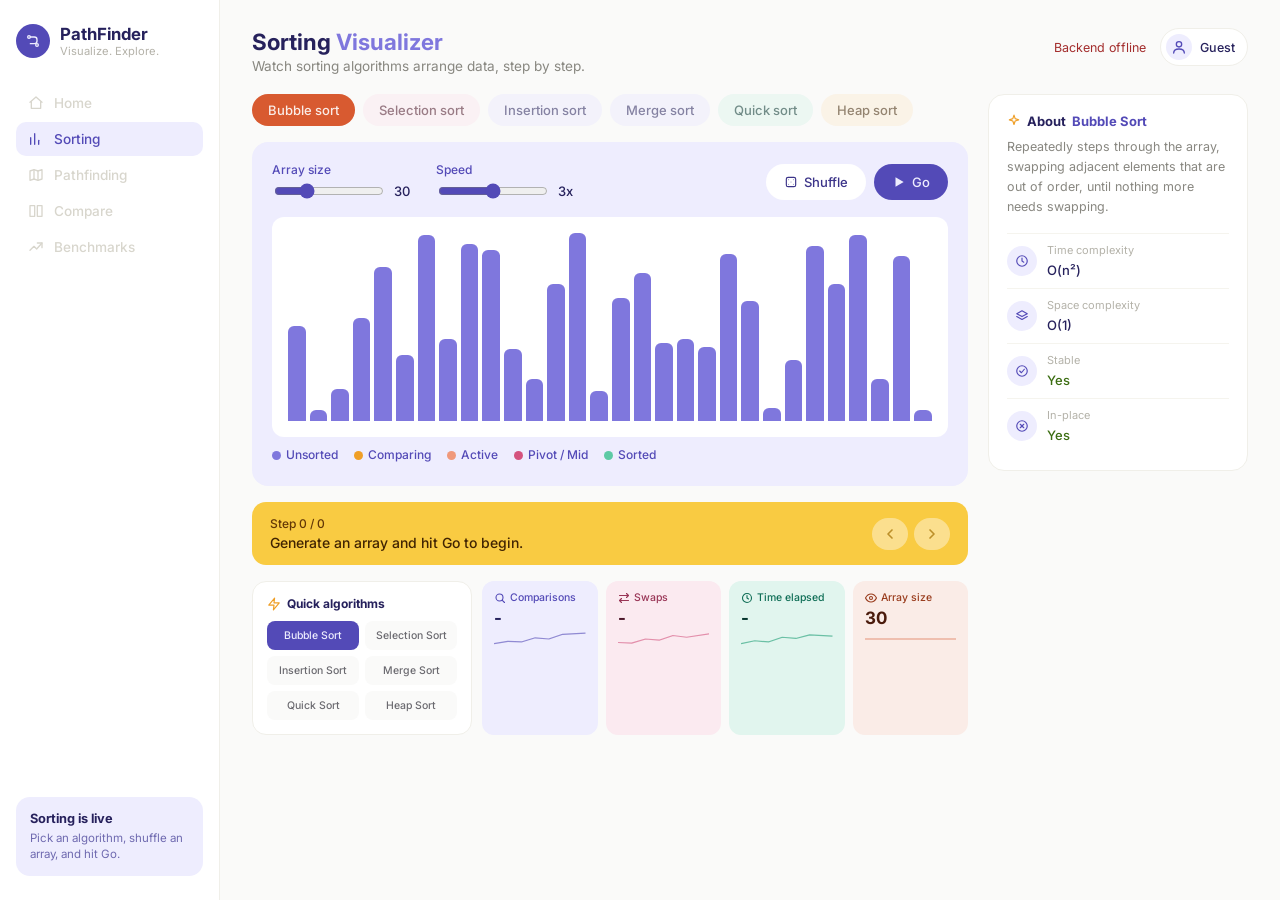
==== frontend/index.html @ 7ae42ec8 "Sorting visualizer UI" ====
<!DOCTYPE html>
<html lang="en">
<head>
  <meta charset="UTF-8" />
  <meta name="viewport" content="width=device-width, initial-scale=1.0" />
  <title>PathFinder</title>
  <link rel="preconnect" href="https://fonts.googleapis.com">
  <link rel="stylesheet" href="https://fonts.googleapis.com/css2?family=Inter:wght@400;500;700&display=swap">
  <link rel="stylesheet" href="css/style.css" />
</head>
<body>
  <div class="app-shell">

    <aside class="sidebar">
      <div class="brand">
        <span class="brand-icon">
          <svg viewBox="0 0 24 24" width="16" height="16" fill="none" stroke="currentColor" stroke-width="2" stroke-linecap="round" stroke-linejoin="round"><circle cx="6" cy="6" r="2"/><circle cx="18" cy="18" r="2"/><path d="M8 6h6a4 4 0 0 1 4 4v2a4 4 0 0 1-4 4H8"/></svg>
        </span>
        <div>
          <h1>PathFinder</h1>
          <p class="tagline">Visualize. Explore.</p>
        </div>
      </div>

      <nav class="nav-list">
        <a href="#" class="nav-item disabled" data-tooltip="Coming in a later phase">
          <svg viewBox="0 0 24 24" width="16" height="16" fill="none" stroke="currentColor" stroke-width="2" stroke-linecap="round" stroke-linejoin="round"><path d="M3 11l9-8 9 8"/><path d="M5 10v10h14V10"/></svg>Home
        </a>
        <a href="#" class="nav-item active">
          <svg viewBox="0 0 24 24" width="16" height="16" fill="none" stroke="currentColor" stroke-width="2" stroke-linecap="round" stroke-linejoin="round"><line x1="4" y1="20" x2="4" y2="10"/><line x1="10" y1="20" x2="10" y2="4"/><line x1="16" y1="20" x2="16" y2="14"/></svg>Sorting
        </a>
        <a href="#" class="nav-item disabled" data-tooltip="Coming in Phase 5">
          <svg viewBox="0 0 24 24" width="16" height="16" fill="none" stroke="currentColor" stroke-width="2" stroke-linecap="round" stroke-linejoin="round"><path d="M3 6l6-2 6 2 6-2v14l-6 2-6-2-6 2z"/><line x1="9" y1="4" x2="9" y2="18"/><line x1="15" y1="6" x2="15" y2="20"/></svg>Pathfinding
        </a>
        <a href="#" class="nav-item disabled" data-tooltip="Coming in Phase 7">
          <svg viewBox="0 0 24 24" width="16" height="16" fill="none" stroke="currentColor" stroke-width="2" stroke-linecap="round" stroke-linejoin="round"><rect x="3" y="4" width="7" height="16"/><rect x="14" y="4" width="7" height="16"/></svg>Compare
        </a>
        <a href="#" class="nav-item disabled" data-tooltip="Coming in Phase 8">
          <svg viewBox="0 0 24 24" width="16" height="16" fill="none" stroke="currentColor" stroke-width="2" stroke-linecap="round" stroke-linejoin="round"><polyline points="3 17 9 11 13 15 21 6"/><polyline points="14 6 21 6 21 13"/></svg>Benchmarks
        </a>
      </nav>

      <div class="sidebar-card">
        <p class="sidebar-card-title">Sorting is live</p>
        <p class="sidebar-card-body">Pick an algorithm, shuffle an array, and hit Go.</p>
      </div>
    </aside>

    <main class="main-content">
      <div class="top-bar">
        <div>
          <h2>Sorting <span class="accent">Visualizer</span></h2>
          <p class="subtitle">Watch sorting algorithms arrange data, step by step.</p>
        </div>
        <div class="top-bar-right">
          <p id="status">Checking connection...</p>
          <div class="profile">
            <span class="profile-avatar">
              <svg viewBox="0 0 24 24" width="16" height="16" fill="none" stroke="currentColor" stroke-width="2" stroke-linecap="round" stroke-linejoin="round"><circle cx="12" cy="8" r="4"/><path d="M4 21c0-4 4-6 8-6s8 2 8 6"/></svg>
            </span>
            <span class="profile-name">Guest</span>
          </div>
        </div>
      </div>

      <div class="content-grid">
        <div class="main-col">
          <section class="algo-pills" id="algo-pills">
            <button class="pill pill-bubble active" data-algorithm="bubble">Bubble sort</button>
            <button class="pill pill-selection" data-algorithm="selection">Selection sort</button>
            <button class="pill pill-insertion" data-algorithm="insertion">Insertion sort</button>
            <button class="pill pill-merge" data-algorithm="merge">Merge sort</button>
            <button class="pill pill-quick" data-algorithm="quick">Quick sort</button>
            <button class="pill pill-heap" data-algorithm="heap">Heap sort</button>
          </section>

          <section class="visualizer-panel">
            <div class="panel-controls">
              <div class="slider-group">
                <label>
                  Array size
                  <div class="slider-row">
                    <input type="range" id="size-slider" min="5" max="100" value="30" />
                    <span id="size-value">30</span>
                  </div>
                </label>
                <label>
                  Speed
                  <div class="slider-row">
                    <input type="range" id="speed-slider" min="1" max="5" value="3" />
                    <span id="speed-value">3x</span>
                  </div>
                </label>
              </div>
              <div class="button-row">
                <button id="generate-btn" class="btn-soft">
                  <svg viewBox="0 0 24 24" width="14" height="14" fill="none" stroke="currentColor" stroke-width="2" stroke-linecap="round" stroke-linejoin="round"><rect x="4" y="4" width="16" height="16" rx="3"/><circle cx="8" cy="8" r="0.8" fill="currentColor" stroke="none"/><circle cx="16" cy="8" r="0.8" fill="currentColor" stroke="none"/><circle cx="8" cy="16" r="0.8" fill="currentColor" stroke="none"/><circle cx="16" cy="16" r="0.8" fill="currentColor" stroke="none"/><circle cx="12" cy="12" r="0.8" fill="currentColor" stroke="none"/></svg>
                  Shuffle
                </button>
                <button id="run-btn" class="btn-solid">
                  <svg id="run-btn-icon" viewBox="0 0 24 24" width="14" height="14" fill="currentColor" stroke="none"><polygon points="6 4 20 12 6 20"/></svg>
                  <span id="run-btn-label">Go</span>
                </button>
              </div>
            </div>

            <div id="array-container" class="array-container"></div>

            <div class="legend">
              <span><i class="dot dot-unsorted"></i>Unsorted</span>
              <span><i class="dot dot-comparing"></i>Comparing</span>
              <span><i class="dot dot-active"></i>Active</span>
              <span><i class="dot dot-pivot"></i>Pivot / Mid</span>
              <span><i class="dot dot-sorted"></i>Sorted</span>
            </div>
          </section>

          <section class="step-banner" id="step-banner">
            <div>
              <p class="step-count" id="step-count">Step 0 / 0</p>
              <p class="step-desc" id="step-desc">Generate an array and hit Go to begin.</p>
            </div>
            <div class="step-buttons">
              <button id="prev-step-btn" aria-label="Previous step">
                <svg viewBox="0 0 24 24" width="16" height="16" fill="none" stroke="currentColor" stroke-width="2.5" stroke-linecap="round" stroke-linejoin="round"><polyline points="15 18 9 12 15 6"/></svg>
              </button>
              <button id="next-step-btn" aria-label="Next step">
                <svg viewBox="0 0 24 24" width="16" height="16" fill="none" stroke="currentColor" stroke-width="2.5" stroke-linecap="round" stroke-linejoin="round"><polyline points="9 18 15 12 9 6"/></svg>
              </button>
            </div>
          </section>

          <section class="bottom-row">
            <div class="quick-algo-card">
              <p class="quick-algo-title">
                <svg viewBox="0 0 24 24" width="14" height="14" fill="none" stroke="currentColor" stroke-width="2" stroke-linecap="round" stroke-linejoin="round"><polygon points="13 2 3 14 12 14 11 22 21 10 12 10 13 2"/></svg>
                Quick algorithms
              </p>
              <div class="quick-algo-grid">
                <button class="quick-btn active" data-algorithm="bubble">Bubble Sort</button>
                <button class="quick-btn" data-algorithm="selection">Selection Sort</button>
                <button class="quick-btn" data-algorithm="insertion">Insertion Sort</button>
                <button class="quick-btn" data-algorithm="merge">Merge Sort</button>
                <button class="quick-btn" data-algorithm="quick">Quick Sort</button>
                <button class="quick-btn" data-algorithm="heap">Heap Sort</button>
              </div>
            </div>

            <div class="stats-grid">
              <div class="stat-card stat-purple">
                <p><svg viewBox="0 0 24 24" width="12" height="12" fill="none" stroke="currentColor" stroke-width="2.2" stroke-linecap="round" stroke-linejoin="round"><circle cx="11" cy="11" r="7"/><line x1="21" y1="21" x2="16.65" y2="16.65"/></svg>Comparisons</p>
                <strong id="stat-comparisons">-</strong>
                <svg class="spark" viewBox="0 0 100 24" preserveAspectRatio="none"><polyline points="0,20 15,16 30,17 45,10 60,12 75,4 100,2" fill="none" stroke="#534AB7" stroke-width="2"/></svg>
              </div>
              <div class="stat-card stat-pink">
                <p><svg viewBox="0 0 24 24" width="12" height="12" fill="none" stroke="currentColor" stroke-width="2.2" stroke-linecap="round" stroke-linejoin="round"><polyline points="17 3 21 7 17 11"/><path d="M21 7H3"/><polyline points="7 21 3 17 7 13"/><path d="M3 17h18"/></svg>Swaps</p>
                <strong id="stat-swaps">-</strong>
                <svg class="spark" viewBox="0 0 100 24" preserveAspectRatio="none"><polyline points="0,18 15,19 30,12 45,14 60,6 75,9 100,3" fill="none" stroke="#D4537E" stroke-width="2"/></svg>
              </div>
              <div class="stat-card stat-teal">
                <p><svg viewBox="0 0 24 24" width="12" height="12" fill="none" stroke="currentColor" stroke-width="2.2" stroke-linecap="round" stroke-linejoin="round"><circle cx="12" cy="12" r="9"/><polyline points="12 7 12 12 15 14"/></svg>Time elapsed</p>
                <strong id="stat-time">-</strong>
                <svg class="spark" viewBox="0 0 100 24" preserveAspectRatio="none"><polyline points="0,20 15,15 30,17 45,9 60,11 75,5 100,7" fill="none" stroke="#1D9E75" stroke-width="2"/></svg>
              </div>
              <div class="stat-card stat-coral">
                <p><svg viewBox="0 0 24 24" width="12" height="12" fill="none" stroke="currentColor" stroke-width="2.2" stroke-linecap="round" stroke-linejoin="round"><path d="M1 12s4-8 11-8 11 8 11 8-4 8-11 8-11-8-11-8z"/><circle cx="12" cy="12" r="3"/></svg>Array size</p>
                <strong id="stat-size">-</strong>
                <svg class="spark" viewBox="0 0 100 24" preserveAspectRatio="none"><polyline points="0,12 15,12 30,12 45,12 60,12 75,12 100,12" fill="none" stroke="#D85A30" stroke-width="2"/></svg>
              </div>
            </div>
          </section>
        </div>

        <aside class="about-card">
          <p class="about-title">
            <svg viewBox="0 0 24 24" width="14" height="14" fill="none" stroke="#EF9F27" stroke-width="2" stroke-linecap="round" stroke-linejoin="round"><path d="M12 2l2 6 6 2-6 2-2 6-2-6-6-2 6-2z"/></svg>
            About <span id="about-name">Bubble Sort</span>
          </p>
          <p class="about-desc" id="about-desc">Repeatedly steps through the array, swapping adjacent elements that are out of order, until nothing more needs swapping.</p>

          <div class="about-stat">
            <span class="about-stat-icon"><svg viewBox="0 0 24 24" width="14" height="14" fill="none" stroke="currentColor" stroke-width="2" stroke-linecap="round" stroke-linejoin="round"><circle cx="12" cy="12" r="9"/><polyline points="12 7 12 12 15 14"/></svg></span>
            <div><p>Time complexity</p><strong id="about-time">O(n&sup2;)</strong></div>
          </div>
          <div class="about-stat">
            <span class="about-stat-icon"><svg viewBox="0 0 24 24" width="14" height="14" fill="none" stroke="currentColor" stroke-width="2" stroke-linecap="round" stroke-linejoin="round"><polygon points="12 3 21 8 12 13 3 8 12 3"/><polyline points="3 13 12 18 21 13"/></svg></span>
            <div><p>Space complexity</p><strong id="about-space">O(1)</strong></div>
          </div>
          <div class="about-stat">
            <span class="about-stat-icon"><svg viewBox="0 0 24 24" width="14" height="14" fill="none" stroke="currentColor" stroke-width="2" stroke-linecap="round" stroke-linejoin="round"><circle cx="12" cy="12" r="9"/><polyline points="8 12 11 15 16 9"/></svg></span>
            <div><p>Stable</p><strong id="about-stable" class="ok-text">Yes</strong></div>
          </div>
          <div class="about-stat">
            <span class="about-stat-icon"><svg viewBox="0 0 24 24" width="14" height="14" fill="none" stroke="currentColor" stroke-width="2" stroke-linecap="round" stroke-linejoin="round"><circle cx="12" cy="12" r="9"/><line x1="9" y1="9" x2="15" y2="15"/><line x1="15" y1="9" x2="9" y2="15"/></svg></span>
            <div><p>In-place</p><strong id="about-inplace" class="ok-text">Yes</strong></div>
          </div>
        </aside>
      </div>
    </main>
  </div>

  <div id="bar-tooltip" class="bar-tooltip"></div>

  <script src="js/api.js"></script>
  <script src="js/main.js"></script>
</body>
</html>
---- frontend/css/style.css ----
* {
  box-sizing: border-box;
}

body {
  margin: 0;
  font-family: "Inter", "Segoe UI", Arial, sans-serif;
  background: #FAFAF9;
  color: #26215C;
}

.app-shell {
  display: flex;
  min-height: 100vh;
}

/* Sidebar */
.sidebar {
  width: 220px;
  flex-shrink: 0;
  background: #ffffff;
  border-right: 1px solid #f0efe9;
  padding: 1.5rem 1rem;
  display: flex;
  flex-direction: column;
}

.brand {
  display: flex;
  align-items: center;
  gap: 10px;
  margin-bottom: 1.75rem;
}

.brand-icon {
  width: 34px;
  height: 34px;
  border-radius: 50%;
  background: #534AB7;
  color: #EEEDFE;
  display: flex;
  align-items: center;
  justify-content: center;
  flex-shrink: 0;
}

.brand h1 {
  margin: 0;
  font-size: 1.05rem;
  font-weight: 700;
  color: #26215C;
}

.tagline {
  margin: 0;
  font-size: 0.7rem;
  color: #b4b2a9;
}

.nav-list {
  display: flex;
  flex-direction: column;
  gap: 2px;
}

.nav-item {
  display: flex;
  align-items: center;
  gap: 10px;
  padding: 9px 12px;
  border-radius: 10px;
  font-size: 0.85rem;
  font-weight: 500;
  color: #888780;
  text-decoration: none;
  cursor: pointer;
}

.nav-item:hover:not(.disabled) {
  background: #f5f4ff;
}

.nav-item.active {
  background: #EEEDFE;
  color: #534AB7;
}

.nav-item.disabled {
  color: #d8d6cd;
  cursor: not-allowed;
}

.sidebar-card {
  margin-top: auto;
  background: #EEEDFE;
  border-radius: 14px;
  padding: 14px;
}

.sidebar-card-title {
  font-size: 0.8rem;
  font-weight: 700;
  color: #26215C;
  margin: 0 0 4px;
}

.sidebar-card-body {
  font-size: 0.72rem;
  color: #6f6ab0;
  margin: 0;
  line-height: 1.4;
}

/* Main content */
.main-content {
  flex: 1;
  padding: 1.75rem 2rem;
  min-width: 0;
}

.top-bar {
  display: flex;
  align-items: flex-start;
  justify-content: space-between;
  gap: 12px;
  margin-bottom: 1.25rem;
  flex-wrap: wrap;
}

.top-bar h2 {
  margin: 0 0 3px;
  font-size: 1.4rem;
  font-weight: 700;
  color: #26215C;
}

.top-bar .accent {
  color: #7F77DD;
}

.subtitle {
  margin: 0;
  font-size: 0.85rem;
  color: #888780;
}

.top-bar-right {
  display: flex;
  align-items: center;
  gap: 14px;
}

#status {
  margin: 0;
  font-size: 0.78rem;
  color: #b4b2a9;
}

#status.ok { color: #3B6D11; }
#status.error { color: #A32D2D; }

.profile {
  display: flex;
  align-items: center;
  gap: 8px;
  background: #ffffff;
  border: 1px solid #f0efe9;
  border-radius: 999px;
  padding: 5px 12px 5px 5px;
}

.profile-avatar {
  width: 26px;
  height: 26px;
  border-radius: 50%;
  background: #EEEDFE;
  color: #534AB7;
  display: flex;
  align-items: center;
  justify-content: center;
}

.profile-name {
  font-size: 0.78rem;
  font-weight: 500;
  color: #26215C;
}

/* Layout grid: main column + about card */
.content-grid {
  display: grid;
  grid-template-columns: minmax(0, 1fr) 260px;
  gap: 20px;
  align-items: start;
}

@media (max-width: 900px) {
  .content-grid {
    grid-template-columns: 1fr;
  }
}

.main-col {
  min-width: 0;
}

/* Algorithm pills */
.algo-pills {
  display: flex;
  gap: 8px;
  flex-wrap: wrap;
  margin-bottom: 1rem;
}

.pill {
  border: none;
  border-radius: 999px;
  padding: 8px 16px;
  font-size: 13px;
  font-weight: 500;
  font-family: inherit;
  cursor: pointer;
  opacity: 0.55;
  transition: opacity 0.15s ease, transform 0.1s ease;
}

.pill:hover { opacity: 0.85; }
.pill.active { opacity: 1; }
.pill:active { transform: scale(0.97); }
.pill:disabled { opacity: 0.3; cursor: not-allowed; }

.pill-bubble    { background: #FAECE7; color: #4A1B0C; }
.pill-selection { background: #FBEAF0; color: #4B1528; }
.pill-insertion { background: #EEEDFE; color: #26215C; }
.pill-merge     { background: #EEEDFE; color: #26215C; }
.pill-quick     { background: #E1F5EE; color: #04342C; }
.pill-heap      { background: #FAEEDA; color: #412402; }

.pill.active.pill-bubble    { background: #D85A30; color: #FAECE7; }
.pill.active.pill-selection { background: #D4537E; color: #FBEAF0; }
.pill.active.pill-insertion { background: #7F77DD; color: #EEEDFE; }
.pill.active.pill-merge     { background: #534AB7; color: #EEEDFE; }
.pill.active.pill-quick     { background: #1D9E75; color: #E1F5EE; }
.pill.active.pill-heap      { background: #EF9F27; color: #412402; }

/* Visualizer panel */
.visualizer-panel {
  background: #EEEDFE;
  border-radius: 16px;
  padding: 1.25rem 1.25rem 1.5rem;
  margin-bottom: 1rem;
}

.panel-controls {
  display: flex;
  align-items: center;
  justify-content: space-between;
  gap: 12px;
  flex-wrap: wrap;
  margin-bottom: 1rem;
}

.slider-group {
  display: flex;
  gap: 20px;
  flex-wrap: wrap;
}

.slider-group label {
  display: flex;
  flex-direction: column;
  gap: 4px;
  font-size: 12px;
  font-weight: 500;
  color: #534AB7;
}

.slider-row {
  display: flex;
  align-items: center;
  gap: 8px;
}

.slider-row span {
  font-size: 13px;
  font-weight: 500;
  color: #26215C;
  min-width: 22px;
}

input[type="range"] {
  width: 110px;
  accent-color: #534AB7;
}

input[type="range"]:disabled {
  opacity: 0.5;
}

.button-row {
  display: flex;
  gap: 8px;
}

.button-row button {
  display: flex;
  align-items: center;
  gap: 6px;
  border: none;
  border-radius: 999px;
  padding: 10px 18px;
  font-size: 13px;
  font-weight: 500;
  font-family: inherit;
  cursor: pointer;
}

.button-row button:disabled {
  opacity: 0.6;
  cursor: not-allowed;
}

.btn-soft { background: #ffffff; color: #3C3489; }
.btn-soft:hover { background: #f5f4ff; }
.btn-solid { background: #534AB7; color: #EEEDFE; }
.btn-solid:hover { background: #453da0; }

.array-container {
  display: flex;
  align-items: flex-end;
  gap: 4px;
  height: 220px;
  background: #ffffff;
  border-radius: 12px;
  padding: 1rem;
}

.bar {
  flex: 1;
  min-width: 3px;
  border-radius: 6px 6px 0 0;
  background: #7F77DD;
  transition: height 0.1s ease, background-color 0.1s ease;
  cursor: pointer;
}

.bar.comparing { background: #EF9F27; }
.bar.active    { background: #F0997B; }
.bar.pivot     { background: #D4537E; }
.bar.sorted    { background: #5DCAA5; }

.legend {
  display: flex;
  align-items: center;
  gap: 16px;
  margin-top: 10px;
  font-size: 12px;
  font-weight: 500;
  color: #534AB7;
  flex-wrap: wrap;
}

.dot {
  display: inline-block;
  width: 9px;
  height: 9px;
  border-radius: 50%;
  margin-right: 5px;
  vertical-align: -1px;
}

.dot-unsorted  { background: #7F77DD; }
.dot-comparing { background: #EF9F27; }
.dot-active    { background: #F0997B; }
.dot-pivot     { background: #D4537E; }
.dot-sorted    { background: #5DCAA5; }

/* Custom tooltip (replaces native browser title tooltip) */
.bar-tooltip {
  position: fixed;
  display: none;
  background: #26215C;
  color: #EEEDFE;
  font-size: 11px;
  font-weight: 500;
  padding: 4px 8px;
  border-radius: 6px;
  pointer-events: none;
  transform: translate(-50%, -130%);
  z-index: 50;
  white-space: nowrap;
}

/* Step banner */
.step-banner {
  display: flex;
  align-items: center;
  justify-content: space-between;
  gap: 12px;
  background: #F9CB42;
  border-radius: 14px;
  padding: 14px 18px;
  margin-bottom: 1rem;
}

.step-count { font-size: 12px; font-weight: 500; color: #633806; margin: 0 0 3px; }
.step-desc { font-size: 14px; font-weight: 500; color: #412402; margin: 0; }

.step-buttons { display: flex; gap: 6px; }

.step-buttons button {
  border: none;
  border-radius: 999px;
  padding: 8px 10px;
  background: #ffffff;
  color: #633806;
  cursor: pointer;
  display: flex;
  align-items: center;
  justify-content: center;
}

.step-buttons button:disabled { opacity: 0.4; cursor: not-allowed; }

/* Bottom row: quick algorithms + stats */
.bottom-row {
  display: grid;
  grid-template-columns: 220px minmax(0, 1fr);
  gap: 10px;
}

@media (max-width: 700px) {
  .bottom-row {
    grid-template-columns: 1fr;
  }
}

.quick-algo-card {
  background: #ffffff;
  border: 1px solid #f0efe9;
  border-radius: 14px;
  padding: 14px;
}

.quick-algo-title {
  display: flex;
  align-items: center;
  gap: 6px;
  font-size: 12px;
  font-weight: 700;
  color: #26215C;
  margin: 0 0 10px;
}

.quick-algo-title svg { color: #EF9F27; }

.quick-algo-grid {
  display: grid;
  grid-template-columns: 1fr 1fr;
  gap: 6px;
}

.quick-btn {
  border: none;
  border-radius: 8px;
  background: #FAFAF9;
  color: #6b6a70;
  font-size: 10.5px;
  font-weight: 500;
  padding: 8px 6px;
  cursor: pointer;
  font-family: inherit;
}

.quick-btn:hover { background: #f0efe9; }

.quick-btn.active {
  background: #534AB7;
  color: #EEEDFE;
}

.stats-grid {
  display: grid;
  grid-template-columns: repeat(auto-fit, minmax(110px, 1fr));
  gap: 8px;
}

.stat-card {
  border-radius: 12px;
  padding: 10px 12px;
  position: relative;
  overflow: hidden;
}

.stat-card p {
  font-size: 10.5px;
  font-weight: 500;
  margin: 0 0 4px;
  display: flex;
  align-items: center;
  gap: 4px;
}

.stat-card strong {
  font-size: 17px;
  font-weight: 700;
  display: block;
}

.stat-card .spark {
  width: 100%;
  height: 14px;
  margin-top: 4px;
  display: block;
  opacity: 0.6;
}

.stat-purple { background: #EEEDFE; } .stat-purple p { color: #534AB7; } .stat-purple strong { color: #26215C; }
.stat-pink   { background: #FBEAF0; } .stat-pink p { color: #993556; } .stat-pink strong { color: #4B1528; }
.stat-teal   { background: #E1F5EE; } .stat-teal p { color: #0F6E56; } .stat-teal strong { color: #04342C; }
.stat-coral  { background: #FAECE7; } .stat-coral p { color: #993C1D; } .stat-coral strong { color: #4A1B0C; }

/* About card */
.about-card {
  background: #ffffff;
  border: 1px solid #f0efe9;
  border-radius: 16px;
  padding: 1.1rem;
}

.about-title {
  display: flex;
  align-items: center;
  gap: 6px;
  font-size: 13px;
  font-weight: 700;
  color: #26215C;
  margin: 0 0 8px;
}

.about-title span { color: #534AB7; }

.about-desc {
  font-size: 12.5px;
  color: #888780;
  line-height: 1.6;
  margin: 0 0 1rem;
}

.about-stat {
  display: flex;
  align-items: center;
  gap: 10px;
  padding: 9px 0;
  border-top: 1px solid #f5f4ee;
}

.about-stat p {
  margin: 0 0 2px;
  font-size: 11px;
  color: #b4b2a9;
}

.about-stat strong {
  font-size: 13px;
  font-weight: 500;
  color: #26215C;
}

.about-stat-icon {
  width: 30px;
  height: 30px;
  border-radius: 50%;
  background: #EEEDFE;
  color: #534AB7;
  display: flex;
  align-items: center;
  justify-content: center;
  flex-shrink: 0;
}

.ok-text { color: #3B6D11 !important; }
.warn-text { color: #A32D2D !important; }

@media (max-width: 640px) {
  .app-shell { flex-direction: column; }
  .sidebar { width: 100%; }
}
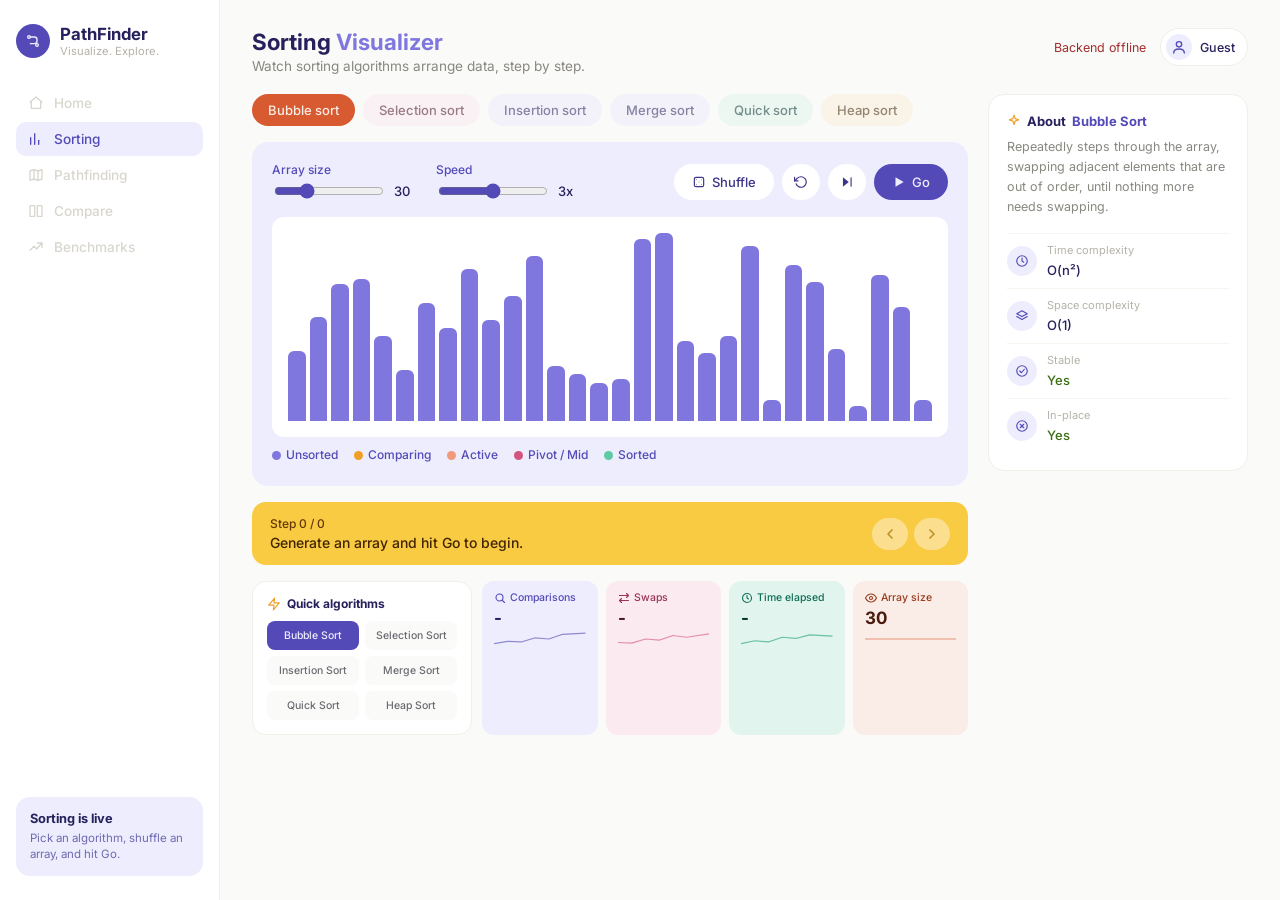
==== commit 6b6cafd3: "reset and jump-to-end controls for sorting visualizer" ====
--- a/frontend/index.html
+++ b/frontend/index.html
@@ -97,6 +97,12 @@
                   <svg viewBox="0 0 24 24" width="14" height="14" fill="none" stroke="currentColor" stroke-width="2" stroke-linecap="round" stroke-linejoin="round"><rect x="4" y="4" width="16" height="16" rx="3"/><circle cx="8" cy="8" r="0.8" fill="currentColor" stroke="none"/><circle cx="16" cy="8" r="0.8" fill="currentColor" stroke="none"/><circle cx="8" cy="16" r="0.8" fill="currentColor" stroke="none"/><circle cx="16" cy="16" r="0.8" fill="currentColor" stroke="none"/><circle cx="12" cy="12" r="0.8" fill="currentColor" stroke="none"/></svg>
                   Shuffle
                 </button>
+                <button id="reset-btn" class="btn-soft" aria-label="Reset to original array">
+                  <svg viewBox="0 0 24 24" width="14" height="14" fill="none" stroke="currentColor" stroke-width="2" stroke-linecap="round" stroke-linejoin="round"><polyline points="1 4 1 10 7 10"/><path d="M3.51 15a9 9 0 1 0 2.13-9.36L1 10"/></svg>
+                </button>
+                <button id="skip-end-btn" class="btn-soft" aria-label="Jump to sorted result">
+                  <svg viewBox="0 0 24 24" width="14" height="14" fill="none" stroke="currentColor" stroke-width="2" stroke-linecap="round" stroke-linejoin="round"><polygon points="5 4 15 12 5 20" fill="currentColor" stroke="none"/><line x1="19" y1="5" x2="19" y2="19"/></svg>
+                </button>
                 <button id="run-btn" class="btn-solid">
                   <svg id="run-btn-icon" viewBox="0 0 24 24" width="14" height="14" fill="currentColor" stroke="none"><polygon points="6 4 20 12 6 20"/></svg>
                   <span id="run-btn-label">Go</span>
--- a/frontend/css/style.css
+++ b/frontend/css/style.css
@@ -325,6 +325,10 @@
 .btn-solid { background: #534AB7; color: #EEEDFE; }
 .btn-solid:hover { background: #453da0; }
 
+#reset-btn, #skip-end-btn {
+  padding: 10px 12px;
+}
+
 .array-container {
   display: flex;
   align-items: flex-end;
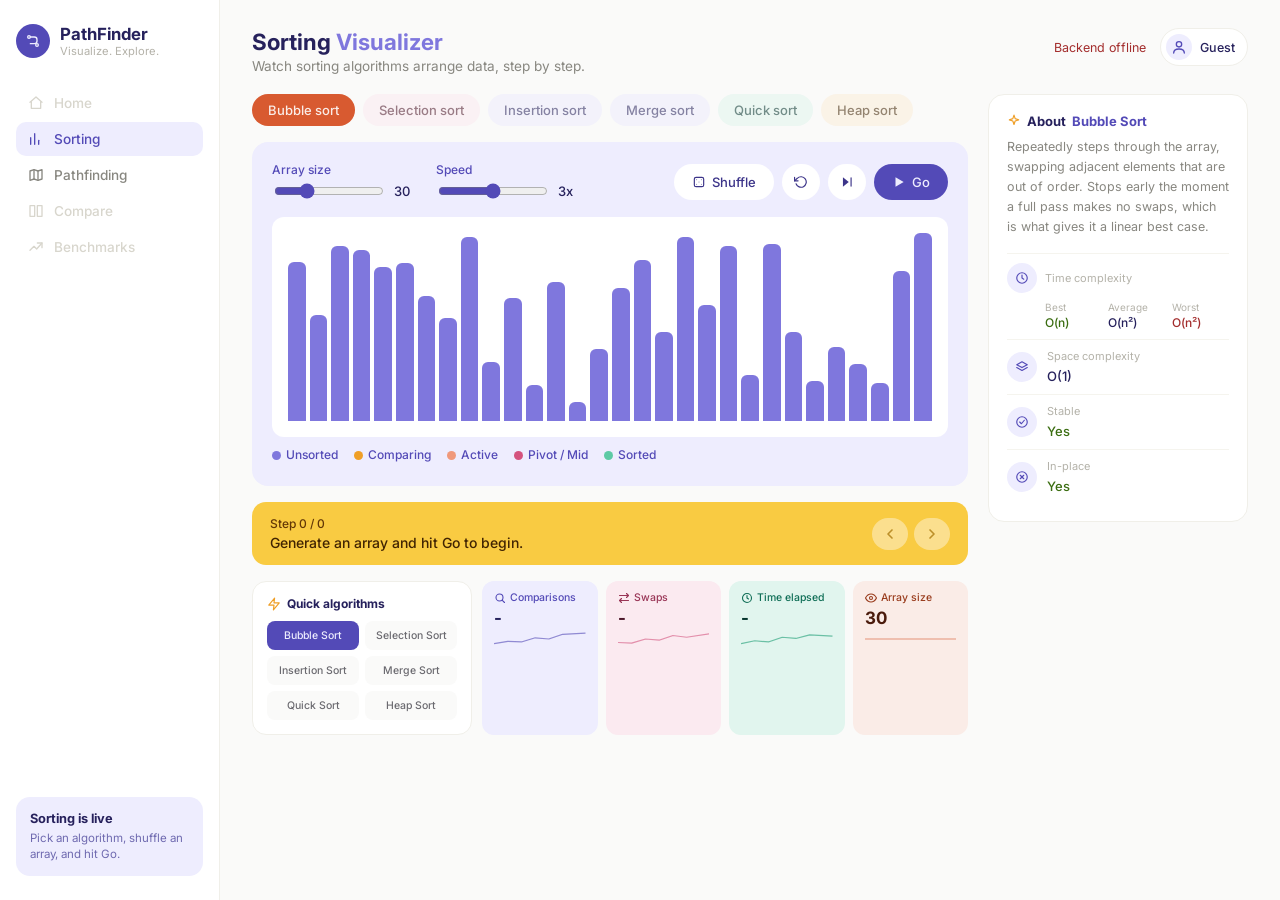
==== commit 2f86db5a: "Complexity panel" ====
--- a/frontend/index.html
+++ b/frontend/index.html
@@ -29,7 +29,7 @@
         <a href="#" class="nav-item active">
           <svg viewBox="0 0 24 24" width="16" height="16" fill="none" stroke="currentColor" stroke-width="2" stroke-linecap="round" stroke-linejoin="round"><line x1="4" y1="20" x2="4" y2="10"/><line x1="10" y1="20" x2="10" y2="4"/><line x1="16" y1="20" x2="16" y2="14"/></svg>Sorting
         </a>
-        <a href="#" class="nav-item disabled" data-tooltip="Coming in Phase 5">
+        <a href="pathfinding.html" class="nav-item">
           <svg viewBox="0 0 24 24" width="16" height="16" fill="none" stroke="currentColor" stroke-width="2" stroke-linecap="round" stroke-linejoin="round"><path d="M3 6l6-2 6 2 6-2v14l-6 2-6-2-6 2z"/><line x1="9" y1="4" x2="9" y2="18"/><line x1="15" y1="6" x2="15" y2="20"/></svg>Pathfinding
         </a>
         <a href="#" class="nav-item disabled" data-tooltip="Coming in Phase 7">
@@ -184,9 +184,16 @@
           </p>
           <p class="about-desc" id="about-desc">Repeatedly steps through the array, swapping adjacent elements that are out of order, until nothing more needs swapping.</p>
 
-          <div class="about-stat">
-            <span class="about-stat-icon"><svg viewBox="0 0 24 24" width="14" height="14" fill="none" stroke="currentColor" stroke-width="2" stroke-linecap="round" stroke-linejoin="round"><circle cx="12" cy="12" r="9"/><polyline points="12 7 12 12 15 14"/></svg></span>
-            <div><p>Time complexity</p><strong id="about-time">O(n&sup2;)</strong></div>
+          <div class="complexity-block">
+            <p class="complexity-label">
+              <svg viewBox="0 0 24 24" width="14" height="14" fill="none" stroke="currentColor" stroke-width="2" stroke-linecap="round" stroke-linejoin="round"><circle cx="12" cy="12" r="9"/><polyline points="12 7 12 12 15 14"/></svg>
+              Time complexity
+            </p>
+            <div class="complexity-grid">
+              <div><span>Best</span><strong id="about-time-best">O(n)</strong></div>
+              <div><span>Average</span><strong id="about-time-avg">O(n&sup2;)</strong></div>
+              <div><span>Worst</span><strong id="about-time-worst">O(n&sup2;)</strong></div>
+            </div>
           </div>
           <div class="about-stat">
             <span class="about-stat-icon"><svg viewBox="0 0 24 24" width="14" height="14" fill="none" stroke="currentColor" stroke-width="2" stroke-linecap="round" stroke-linejoin="round"><polygon points="12 3 21 8 12 13 3 8 12 3"/><polyline points="3 13 12 18 21 13"/></svg></span>
--- a/frontend/css/style.css
+++ b/frontend/css/style.css
@@ -571,6 +571,55 @@
   color: #26215C;
 }
 
+.complexity-block {
+  padding: 9px 0;
+  border-top: 1px solid #f5f4ee;
+}
+
+.complexity-label {
+  display: flex;
+  align-items: center;
+  gap: 8px;
+  font-size: 11px;
+  color: #b4b2a9;
+  margin: 0 0 8px;
+}
+
+.complexity-label svg {
+  width: 30px;
+  height: 30px;
+  padding: 8px;
+  border-radius: 50%;
+  background: #EEEDFE;
+  color: #534AB7;
+  box-sizing: border-box;
+  flex-shrink: 0;
+}
+
+.complexity-grid {
+  display: grid;
+  grid-template-columns: repeat(3, 1fr);
+  gap: 6px;
+  padding-left: 38px;
+}
+
+.complexity-grid div {
+  display: flex;
+  flex-direction: column;
+  gap: 2px;
+}
+
+.complexity-grid span {
+  font-size: 10px;
+  color: #b4b2a9;
+}
+
+.complexity-grid strong {
+  font-size: 12px;
+  font-weight: 500;
+  color: #26215C;
+}
+
 .about-stat-icon {
   width: 30px;
   height: 30px;
@@ -586,7 +635,64 @@
 .ok-text { color: #3B6D11 !important; }
 .warn-text { color: #A32D2D !important; }
 
+/* Pathfinding grid */
+.grid-container {
+  display: grid;
+  gap: 1px;
+  background: #ffffff;
+  border-radius: 12px;
+  padding: 8px;
+  user-select: none;
+}
+
+.cell {
+  aspect-ratio: 1 / 1;
+  background: #f5f4f9;
+  border-radius: 2px;
+  cursor: pointer;
+  transition: background-color 0.1s ease;
+}
+
+.cell.wall {
+  background: #3d3a52;
+}
+
+.cell.frontier {
+  background: #FBE7B8;
+}
+
+.cell.visited {
+  background: #CFC9F5;
+}
+
+.cell.path {
+  background: #5DCAA5;
+}
+
+.cell.start {
+  background: #1D9E75;
+  cursor: grab;
+}
+
+.cell.end {
+  background: #D4537E;
+  cursor: grab;
+}
+
+.grid-hint {
+  font-size: 11px;
+  color: #6f6ab0;
+  margin: 8px 0 0;
+}
+
+.dot-start    { background: #1D9E75; }
+.dot-end      { background: #D4537E; }
+.dot-wall     { background: #3d3a52; }
+.dot-frontier { background: #FBE7B8; }
+.dot-visited  { background: #CFC9F5; }
+.dot-path     { background: #5DCAA5; }
+
 @media (max-width: 640px) {
   .app-shell { flex-direction: column; }
   .sidebar { width: 100%; }
-}+}
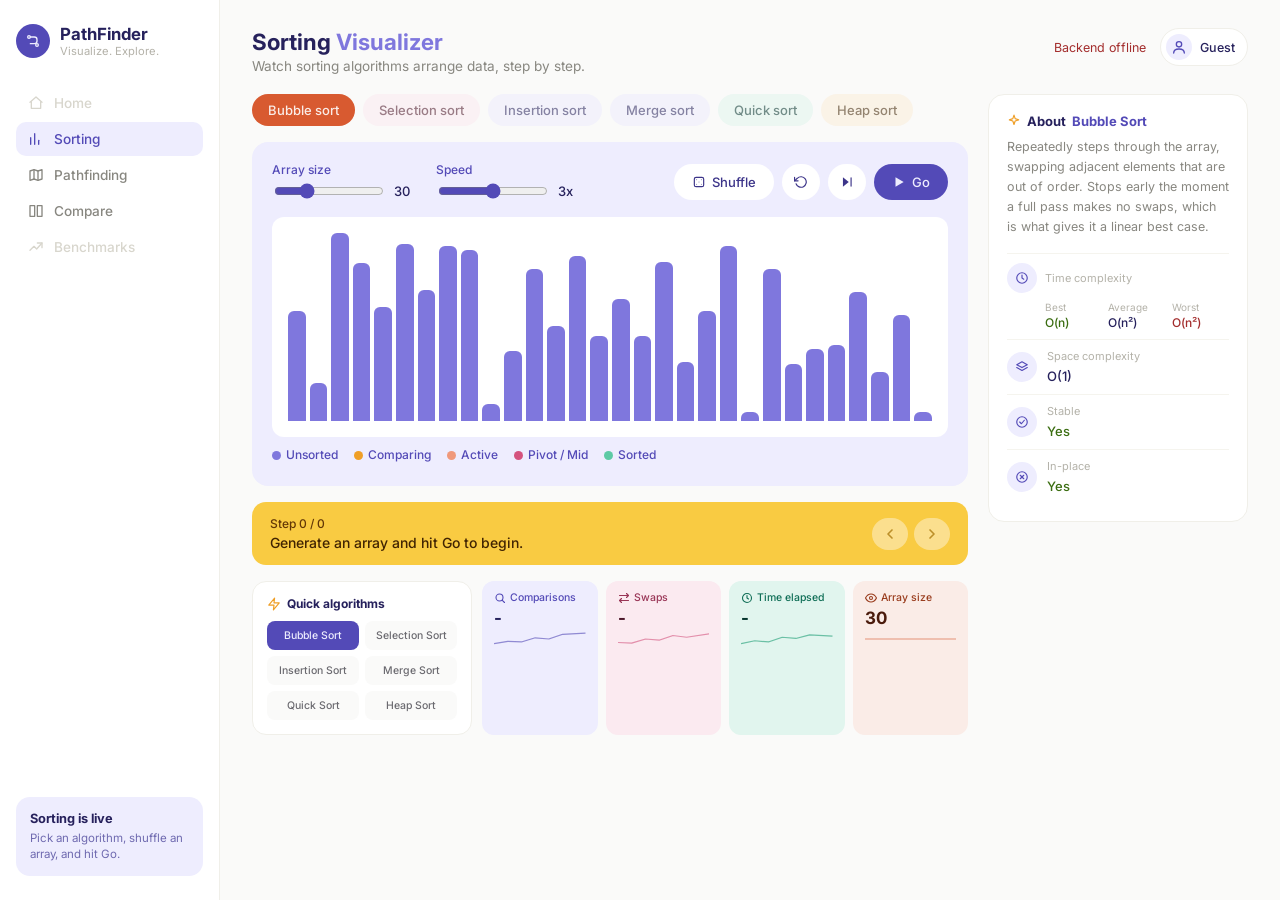
==== commit 78ae0345: "side-by-side comparison" ====
--- a/frontend/index.html
+++ b/frontend/index.html
@@ -32,7 +32,7 @@
         <a href="pathfinding.html" class="nav-item">
           <svg viewBox="0 0 24 24" width="16" height="16" fill="none" stroke="currentColor" stroke-width="2" stroke-linecap="round" stroke-linejoin="round"><path d="M3 6l6-2 6 2 6-2v14l-6 2-6-2-6 2z"/><line x1="9" y1="4" x2="9" y2="18"/><line x1="15" y1="6" x2="15" y2="20"/></svg>Pathfinding
         </a>
-        <a href="#" class="nav-item disabled" data-tooltip="Coming in Phase 7">
+        <a href="compare.html" class="nav-item">
           <svg viewBox="0 0 24 24" width="16" height="16" fill="none" stroke="currentColor" stroke-width="2" stroke-linecap="round" stroke-linejoin="round"><rect x="3" y="4" width="7" height="16"/><rect x="14" y="4" width="7" height="16"/></svg>Compare
         </a>
         <a href="#" class="nav-item disabled" data-tooltip="Coming in Phase 8">
--- a/frontend/css/style.css
+++ b/frontend/css/style.css
@@ -632,6 +632,138 @@
   flex-shrink: 0;
 }
 
+/* Compare page */
+.algo-select {
+  border: none;
+  border-radius: 8px;
+  padding: 8px 10px;
+  font-family: inherit;
+  font-size: 12px;
+  font-weight: 500;
+  background: #ffffff;
+  color: #26215C;
+}
+
+.compare-grid {
+  display: grid;
+  grid-template-columns: 1fr 1fr;
+  gap: 16px;
+  margin-bottom: 1rem;
+}
+
+@media (max-width: 800px) {
+  .compare-grid { grid-template-columns: 1fr; }
+}
+
+.compare-panel {
+  background: #EEEDFE;
+  border-radius: 16px;
+  padding: 1rem;
+}
+
+.compare-panel-header {
+  display: flex;
+  align-items: center;
+  gap: 8px;
+  font-size: 13px;
+  font-weight: 700;
+  color: #26215C;
+  margin-bottom: 10px;
+}
+
+.compare-dot {
+  width: 10px;
+  height: 10px;
+  border-radius: 50%;
+}
+
+.compare-a .compare-dot { background: #534AB7; }
+.compare-b .compare-dot { background: #D4537E; }
+
+.compare-status {
+  margin-left: auto;
+  font-size: 11px;
+  font-weight: 500;
+  color: #6f6ab0;
+  background: #ffffff;
+  padding: 3px 10px;
+  border-radius: 999px;
+}
+
+.compare-status.running { color: #8a6a1f; background: #FEF3D6; }
+.compare-status.done { color: #0F6E56; background: #E1F5EE; }
+
+.compare-array {
+  height: 160px;
+  margin-bottom: 10px;
+}
+
+.compare-stats {
+  display: grid;
+  grid-template-columns: repeat(4, 1fr);
+  gap: 6px;
+}
+
+.compare-stats div {
+  background: #ffffff;
+  border-radius: 8px;
+  padding: 7px 8px;
+}
+
+.compare-stats span {
+  display: block;
+  font-size: 9.5px;
+  color: #888780;
+  margin-bottom: 2px;
+}
+
+.compare-stats strong {
+  font-size: 13px;
+  font-weight: 700;
+  color: #26215C;
+}
+
+.winner-card {
+  background: #FAEEDA;
+  border-radius: 16px;
+  padding: 1rem 1.25rem;
+}
+
+.winner-title {
+  display: flex;
+  align-items: center;
+  gap: 6px;
+  font-size: 13px;
+  font-weight: 700;
+  color: #412402;
+  margin: 0 0 10px;
+}
+
+.winner-grid {
+  display: grid;
+  grid-template-columns: repeat(3, 1fr);
+  gap: 10px;
+}
+
+.winner-item {
+  background: #ffffff;
+  border-radius: 10px;
+  padding: 10px 12px;
+}
+
+.winner-item span {
+  display: block;
+  font-size: 10.5px;
+  color: #8a6a1f;
+  margin-bottom: 4px;
+}
+
+.winner-item strong {
+  font-size: 13px;
+  font-weight: 700;
+  color: #412402;
+}
+
 .ok-text { color: #3B6D11 !important; }
 .warn-text { color: #A32D2D !important; }
 
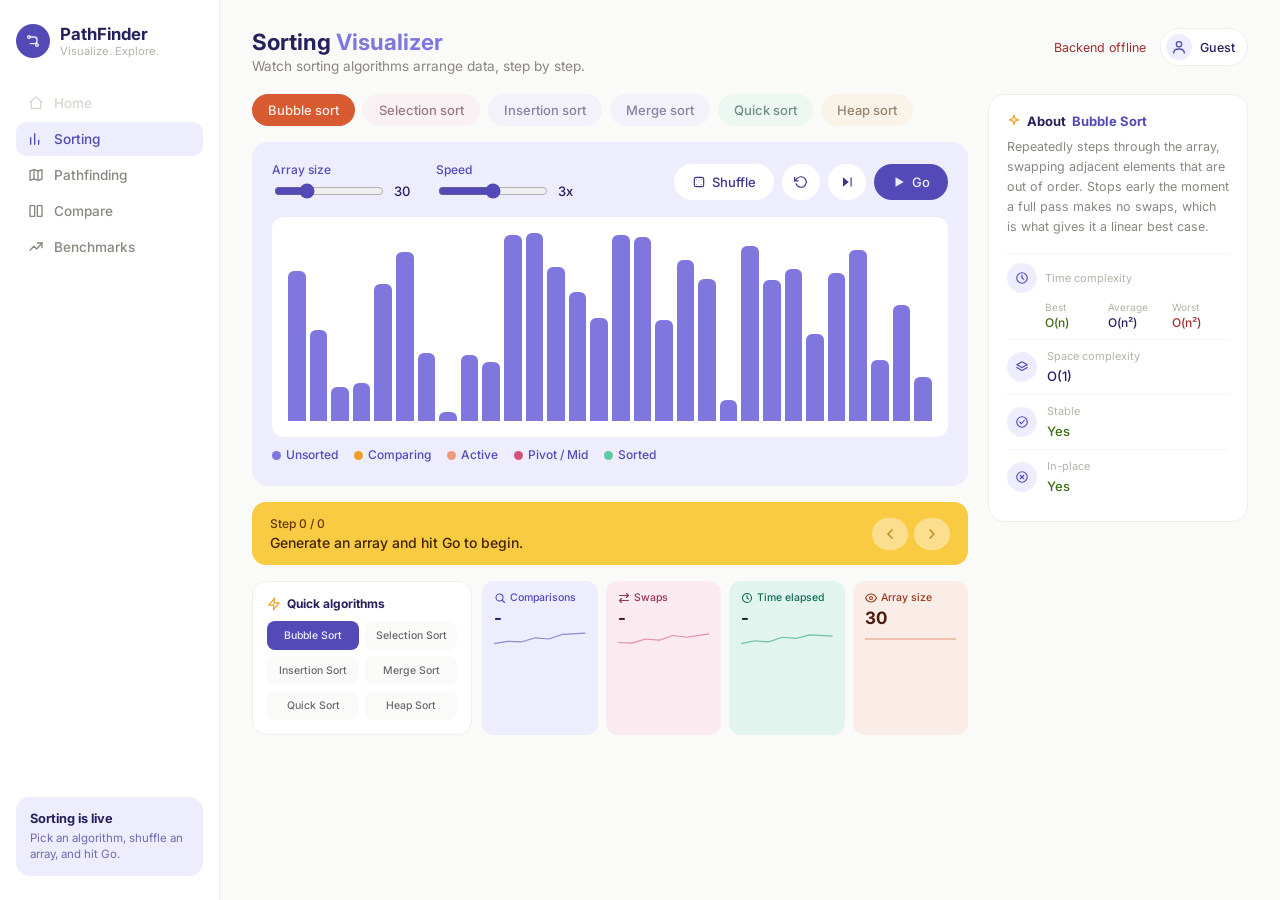
==== commit d1186811: "benchmark addition" ====
--- a/frontend/index.html
+++ b/frontend/index.html
@@ -35,7 +35,7 @@
         <a href="compare.html" class="nav-item">
           <svg viewBox="0 0 24 24" width="16" height="16" fill="none" stroke="currentColor" stroke-width="2" stroke-linecap="round" stroke-linejoin="round"><rect x="3" y="4" width="7" height="16"/><rect x="14" y="4" width="7" height="16"/></svg>Compare
         </a>
-        <a href="#" class="nav-item disabled" data-tooltip="Coming in Phase 8">
+        <a href="benchmarks.html" class="nav-item">
           <svg viewBox="0 0 24 24" width="16" height="16" fill="none" stroke="currentColor" stroke-width="2" stroke-linecap="round" stroke-linejoin="round"><polyline points="3 17 9 11 13 15 21 6"/><polyline points="14 6 21 6 21 13"/></svg>Benchmarks
         </a>
       </nav>
--- a/frontend/css/style.css
+++ b/frontend/css/style.css
@@ -569,6 +569,18 @@
   font-size: 13px;
   font-weight: 500;
   color: #26215C;
+}
+
+.about-stat-icon {
+  width: 30px;
+  height: 30px;
+  border-radius: 50%;
+  background: #EEEDFE;
+  color: #534AB7;
+  display: flex;
+  align-items: center;
+  justify-content: center;
+  flex-shrink: 0;
 }
 
 .complexity-block {
@@ -620,16 +632,154 @@
   color: #26215C;
 }
 
-.about-stat-icon {
-  width: 30px;
-  height: 30px;
-  border-radius: 50%;
+.ok-text { color: #3B6D11 !important; }
+.warn-text { color: #A32D2D !important; }
+
+/* Benchmarks page */
+.bench-controls {
+  display: flex;
+  flex-direction: column;
+  gap: 14px;
+}
+
+.bench-section-label {
+  font-size: 11px;
+  font-weight: 700;
+  color: #534AB7;
+  margin: 0 0 6px;
+}
+
+.algo-checks {
+  display: flex;
+  gap: 6px;
+  flex-wrap: wrap;
+}
+
+.check-pill {
+  display: flex;
+  align-items: center;
+  gap: 5px;
+  background: #ffffff;
+  border-radius: 999px;
+  padding: 6px 12px;
+  font-size: 12px;
+  font-weight: 500;
+  color: #3C3489;
+  cursor: pointer;
+}
+
+.check-pill input {
+  accent-color: #534AB7;
+}
+
+.bench-row-2 {
+  display: flex;
+  align-items: flex-end;
+  gap: 12px;
+  flex-wrap: wrap;
+}
+
+.bench-select-label {
+  display: flex;
+  flex-direction: column;
+  gap: 4px;
+  font-size: 12px;
+  font-weight: 500;
+  color: #534AB7;
+}
+
+.bench-warning {
+  font-size: 11px;
+  color: #6f6ab0;
+  margin: 0;
+}
+
+.bench-progress {
+  margin-top: 12px;
+}
+
+.bench-progress-bar {
+  height: 8px;
+  background: #ffffff;
+  border-radius: 999px;
+  overflow: hidden;
+}
+
+.bench-progress-fill {
+  height: 100%;
+  width: 0%;
+  background: #534AB7;
+  transition: width 0.2s ease;
+}
+
+.bench-progress p {
+  font-size: 11px;
+  color: #534AB7;
+  margin: 6px 0 0;
+}
+
+.chart-tabs {
+  display: flex;
+  gap: 6px;
+  margin-bottom: 12px;
+}
+
+.chart-tab {
+  border: none;
+  border-radius: 999px;
+  padding: 7px 14px;
+  font-size: 12px;
+  font-weight: 500;
+  font-family: inherit;
   background: #EEEDFE;
-  color: #534AB7;
-  display: flex;
-  align-items: center;
-  justify-content: center;
-  flex-shrink: 0;
+  color: #6f6ab0;
+  cursor: pointer;
+}
+
+.chart-tab.active {
+  background: #534AB7;
+  color: #EEEDFE;
+}
+
+#chart-container svg {
+  width: 100%;
+  height: auto;
+  display: block;
+}
+
+.bench-table-card {
+  background: #ffffff;
+  border: 1px solid #f0efe9;
+  border-radius: 14px;
+  padding: 14px;
+}
+
+.bench-table-wrap {
+  overflow-x: auto;
+  margin-top: 10px;
+}
+
+.bench-table {
+  width: 100%;
+  border-collapse: collapse;
+  font-size: 12px;
+}
+
+.bench-table th {
+  text-align: left;
+  padding: 8px 10px;
+  color: #b4b2a9;
+  font-weight: 500;
+  font-size: 10.5px;
+  border-bottom: 1px solid #f0efe9;
+  white-space: nowrap;
+}
+
+.bench-table td {
+  padding: 7px 10px;
+  color: #26215C;
+  border-bottom: 1px solid #f5f4ee;
+  white-space: nowrap;
 }
 
 /* Compare page */
@@ -764,9 +914,6 @@
   color: #412402;
 }
 
-.ok-text { color: #3B6D11 !important; }
-.warn-text { color: #A32D2D !important; }
-
 /* Pathfinding grid */
 .grid-container {
   display: grid;
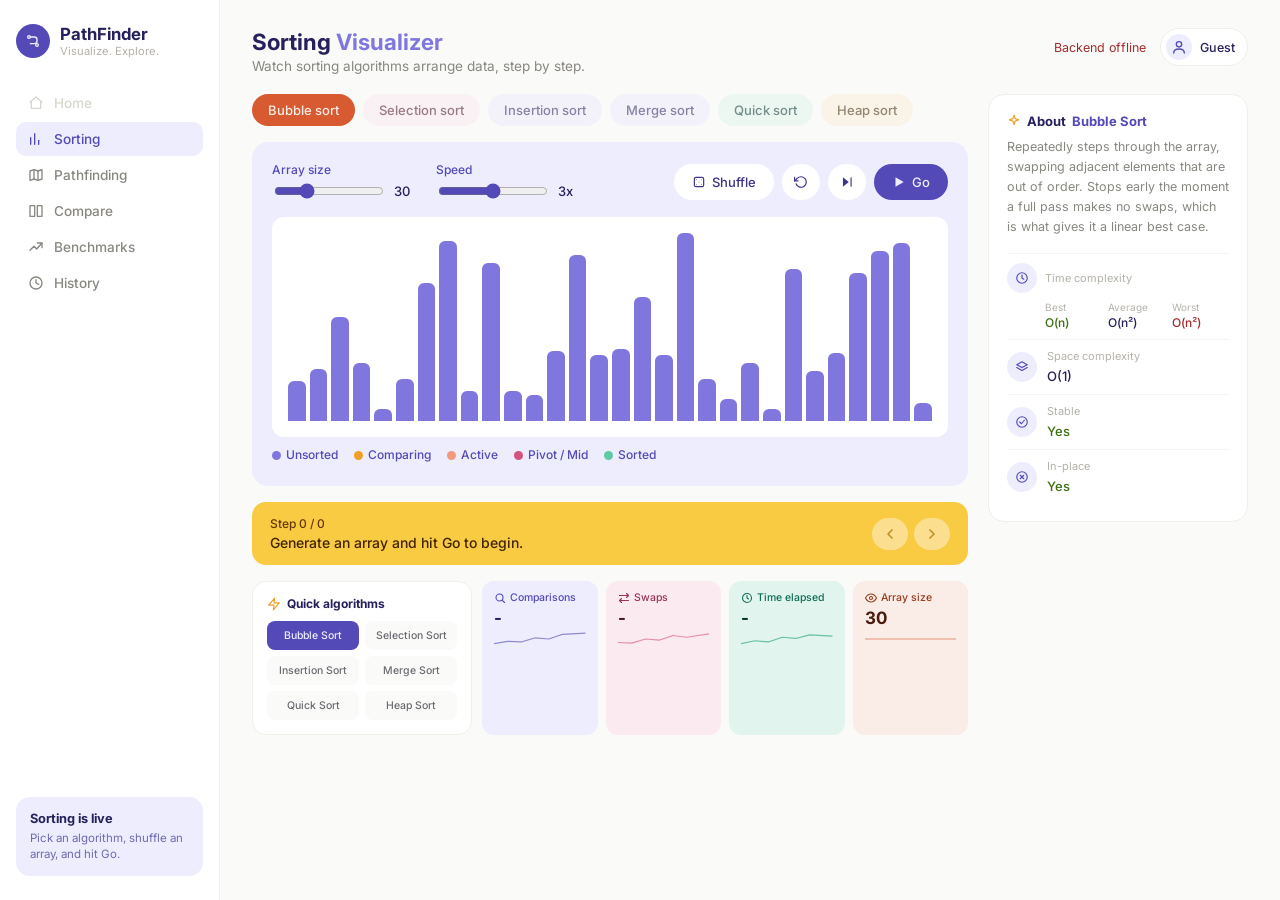
==== commit 81875c19: "History dashboard" ====
--- a/frontend/index.html
+++ b/frontend/index.html
@@ -37,6 +37,9 @@
         </a>
         <a href="benchmarks.html" class="nav-item">
           <svg viewBox="0 0 24 24" width="16" height="16" fill="none" stroke="currentColor" stroke-width="2" stroke-linecap="round" stroke-linejoin="round"><polyline points="3 17 9 11 13 15 21 6"/><polyline points="14 6 21 6 21 13"/></svg>Benchmarks
+        </a>
+        <a href="history.html" class="nav-item">
+          <svg viewBox="0 0 24 24" width="16" height="16" fill="none" stroke="currentColor" stroke-width="2" stroke-linecap="round" stroke-linejoin="round"><circle cx="12" cy="12" r="9"/><polyline points="12 7 12 12 16 14"/></svg>History
         </a>
       </nav>
 
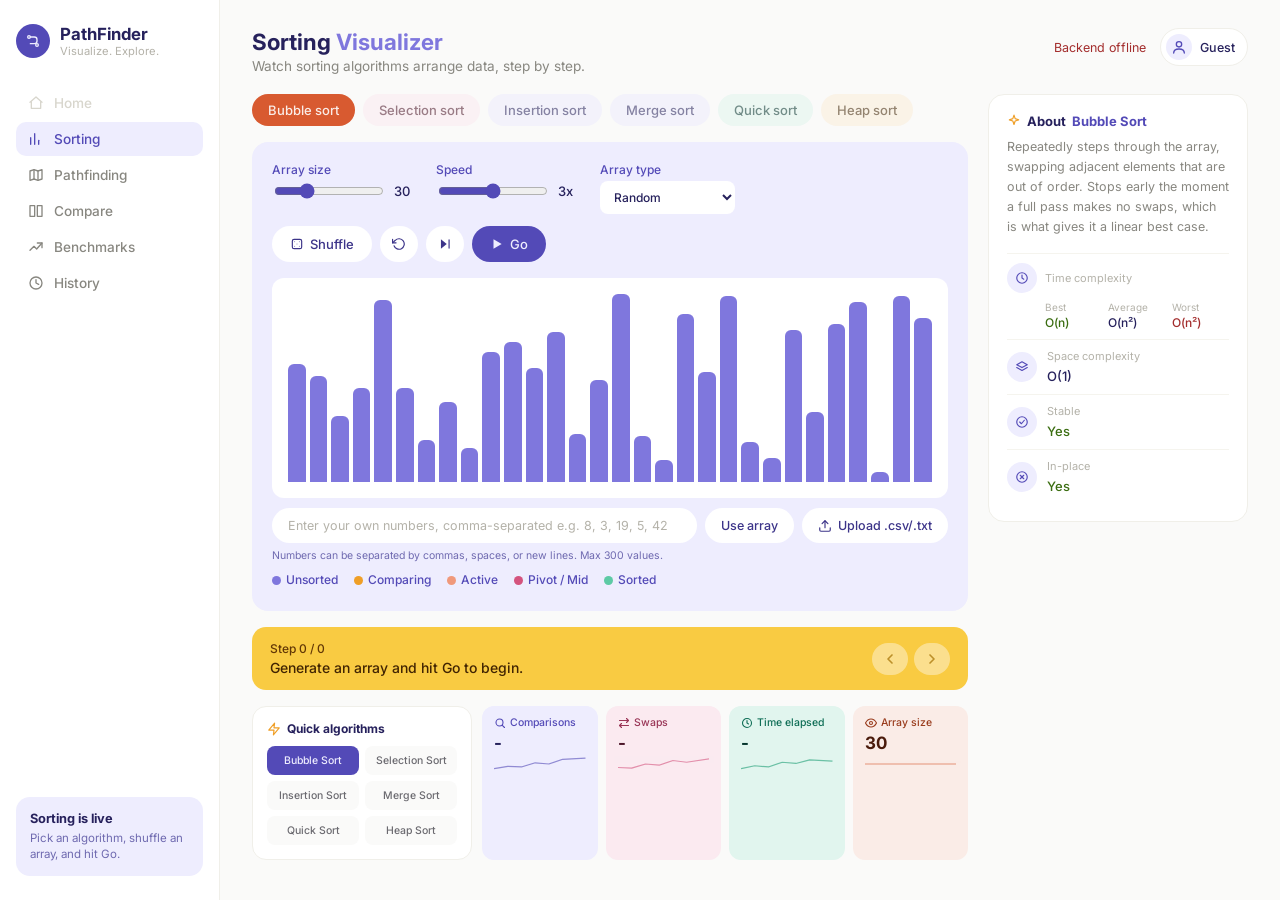
==== commit b8b320ce: "custom input for sorting algorithms" ====
--- a/frontend/index.html
+++ b/frontend/index.html
@@ -94,6 +94,16 @@
                     <span id="speed-value">3x</span>
                   </div>
                 </label>
+                <label>
+                  Array type
+                  <select id="array-type-select" class="algo-select">
+                    <option value="random">Random</option>
+                    <option value="sorted">Already sorted</option>
+                    <option value="reverse">Reverse sorted</option>
+                    <option value="nearly_sorted">Nearly sorted</option>
+                    <option value="duplicates">Duplicate-heavy</option>
+                  </select>
+                </label>
               </div>
               <div class="button-row">
                 <button id="generate-btn" class="btn-soft">
@@ -114,6 +124,18 @@
             </div>
 
             <div id="array-container" class="array-container"></div>
+
+            <div class="custom-input-row">
+              <input type="text" id="custom-input-field" class="custom-input-field"
+                     placeholder="Enter your own numbers, comma-separated e.g. 8, 3, 19, 5, 42" />
+              <button id="custom-use-btn" class="btn-soft">Use array</button>
+              <button id="custom-upload-btn" class="btn-soft">
+                <svg viewBox="0 0 24 24" width="14" height="14" fill="none" stroke="currentColor" stroke-width="2" stroke-linecap="round" stroke-linejoin="round"><path d="M21 15v4a2 2 0 0 1-2 2H5a2 2 0 0 1-2-2v-4"/><polyline points="17 8 12 3 7 8"/><line x1="12" y1="3" x2="12" y2="15"/></svg>
+                Upload .csv/.txt
+              </button>
+              <input type="file" id="custom-file-input" accept=".csv,.txt" style="display:none;" />
+            </div>
+            <p class="custom-input-hint" id="custom-input-hint">Numbers can be separated by commas, spaces, or new lines. Max 300 values.</p>
 
             <div class="legend">
               <span><i class="dot dot-unsorted"></i>Unsorted</span>
--- a/frontend/css/style.css
+++ b/frontend/css/style.css
@@ -362,6 +362,53 @@
   font-weight: 500;
   color: #534AB7;
   flex-wrap: wrap;
+}
+
+.custom-input-row {
+  display: flex;
+  gap: 8px;
+  margin-top: 10px;
+  flex-wrap: wrap;
+}
+
+.custom-input-field {
+  flex: 1;
+  min-width: 220px;
+  border: none;
+  border-radius: 999px;
+  padding: 10px 16px;
+  font-family: inherit;
+  font-size: 12.5px;
+  background: #ffffff;
+  color: #26215C;
+}
+
+.custom-input-field::placeholder {
+  color: #b4b2a9;
+}
+
+.custom-input-row button {
+  display: flex;
+  align-items: center;
+  gap: 6px;
+  border: none;
+  border-radius: 999px;
+  padding: 10px 16px;
+  font-size: 12.5px;
+  font-weight: 500;
+  font-family: inherit;
+  cursor: pointer;
+  white-space: nowrap;
+}
+
+.custom-input-hint {
+  font-size: 10.5px;
+  color: #6f6ab0;
+  margin: 6px 0 0;
+}
+
+.custom-input-hint.error {
+  color: #A32D2D;
 }
 
 .dot {
@@ -848,6 +895,12 @@
   margin-bottom: 10px;
 }
 
+.grid-container.compare-array {
+  height: auto;
+  max-height: 260px;
+  overflow: hidden;
+}
+
 .compare-stats {
   display: grid;
   grid-template-columns: repeat(4, 1fr);
@@ -974,4 +1027,4 @@
 @media (max-width: 640px) {
   .app-shell { flex-direction: column; }
   .sidebar { width: 100%; }
-}
+}
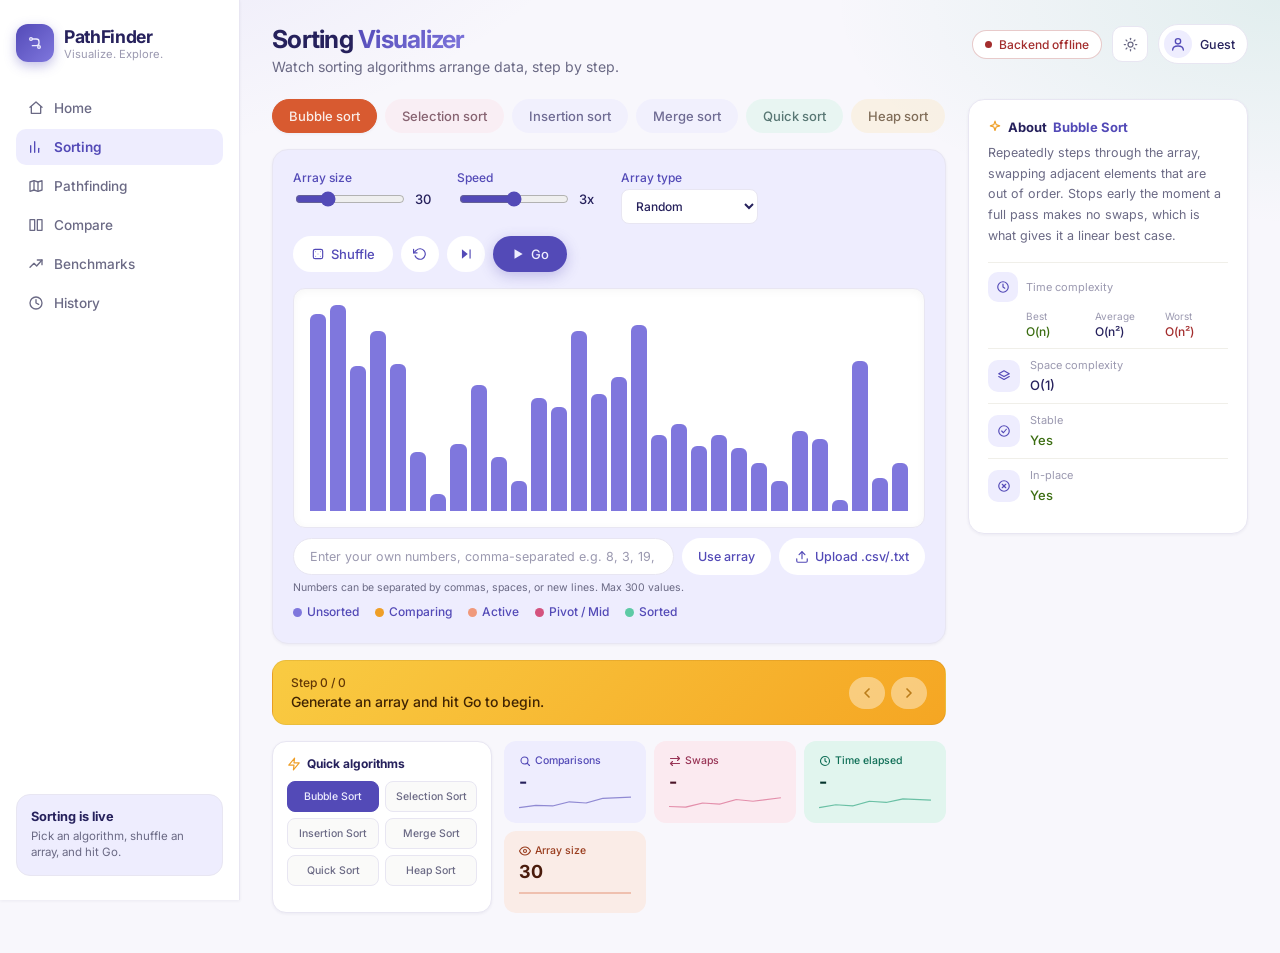
==== commit bdf92d46: "Build Home page and improve pathfinding page" ====
--- a/frontend/index.html
+++ b/frontend/index.html
@@ -3,16 +3,24 @@
 <head>
   <meta charset="UTF-8" />
   <meta name="viewport" content="width=device-width, initial-scale=1.0" />
-  <title>PathFinder</title>
+  <title>PathFinder — Sorting</title>
+  <script>
+    (function () {
+      var t = localStorage.getItem("pf-theme");
+      if (t === "dark" || t === "light") document.documentElement.setAttribute("data-theme", t);
+      else if (window.matchMedia("(prefers-color-scheme: dark)").matches) document.documentElement.setAttribute("data-theme", "dark");
+    })();
+  </script>
   <link rel="preconnect" href="https://fonts.googleapis.com">
-  <link rel="stylesheet" href="https://fonts.googleapis.com/css2?family=Inter:wght@400;500;700&display=swap">
+  <link rel="stylesheet" href="https://fonts.googleapis.com/css2?family=Inter:wght@400;500;600;700;800&display=swap">
   <link rel="stylesheet" href="css/style.css" />
 </head>
 <body>
+  <div class="nav-backdrop" data-nav-backdrop></div>
   <div class="app-shell">
 
     <aside class="sidebar">
-      <div class="brand">
+      <a href="home.html" class="brand">
         <span class="brand-icon">
           <svg viewBox="0 0 24 24" width="16" height="16" fill="none" stroke="currentColor" stroke-width="2" stroke-linecap="round" stroke-linejoin="round"><circle cx="6" cy="6" r="2"/><circle cx="18" cy="18" r="2"/><path d="M8 6h6a4 4 0 0 1 4 4v2a4 4 0 0 1-4 4H8"/></svg>
         </span>
@@ -20,13 +28,13 @@
           <h1>PathFinder</h1>
           <p class="tagline">Visualize. Explore.</p>
         </div>
-      </div>
+      </a>
 
       <nav class="nav-list">
-        <a href="#" class="nav-item disabled" data-tooltip="Coming in a later phase">
+        <a href="home.html" class="nav-item">
           <svg viewBox="0 0 24 24" width="16" height="16" fill="none" stroke="currentColor" stroke-width="2" stroke-linecap="round" stroke-linejoin="round"><path d="M3 11l9-8 9 8"/><path d="M5 10v10h14V10"/></svg>Home
         </a>
-        <a href="#" class="nav-item active">
+        <a href="index.html" class="nav-item active">
           <svg viewBox="0 0 24 24" width="16" height="16" fill="none" stroke="currentColor" stroke-width="2" stroke-linecap="round" stroke-linejoin="round"><line x1="4" y1="20" x2="4" y2="10"/><line x1="10" y1="20" x2="10" y2="4"/><line x1="16" y1="20" x2="16" y2="14"/></svg>Sorting
         </a>
         <a href="pathfinding.html" class="nav-item">
@@ -51,12 +59,20 @@
 
     <main class="main-content">
       <div class="top-bar">
-        <div>
-          <h2>Sorting <span class="accent">Visualizer</span></h2>
-          <p class="subtitle">Watch sorting algorithms arrange data, step by step.</p>
+        <div class="top-bar-left">
+          <button class="nav-toggle" data-nav-toggle aria-label="Open menu">
+            <svg viewBox="0 0 24 24" width="18" height="18" fill="none" stroke="currentColor" stroke-width="2" stroke-linecap="round"><line x1="3" y1="6" x2="21" y2="6"/><line x1="3" y1="12" x2="21" y2="12"/><line x1="3" y1="18" x2="21" y2="18"/></svg>
+          </button>
+          <div>
+            <h2>Sorting <span class="accent">Visualizer</span></h2>
+            <p class="subtitle">Watch sorting algorithms arrange data, step by step.</p>
+          </div>
         </div>
         <div class="top-bar-right">
-          <p id="status">Checking connection...</p>
+          <p id="status" class="pending">Checking connection...</p>
+          <button class="icon-toggle" data-theme-toggle aria-label="Toggle theme">
+            <svg viewBox="0 0 24 24" width="15" height="15" fill="none" stroke="currentColor" stroke-width="2" stroke-linecap="round"><circle cx="12" cy="12" r="4"/><line x1="12" y1="2" x2="12" y2="4"/><line x1="12" y1="20" x2="12" y2="22"/><line x1="4.9" y1="4.9" x2="6.3" y2="6.3"/><line x1="17.7" y1="17.7" x2="19.1" y2="19.1"/><line x1="2" y1="12" x2="4" y2="12"/><line x1="20" y1="12" x2="22" y2="12"/><line x1="4.9" y1="19.1" x2="6.3" y2="17.7"/><line x1="17.7" y1="6.3" x2="19.1" y2="4.9"/></svg>
+          </button>
           <div class="profile">
             <span class="profile-avatar">
               <svg viewBox="0 0 24 24" width="16" height="16" fill="none" stroke="currentColor" stroke-width="2" stroke-linecap="round" stroke-linejoin="round"><circle cx="12" cy="8" r="4"/><path d="M4 21c0-4 4-6 8-6s8 2 8 6"/></svg>
@@ -239,6 +255,7 @@
 
   <div id="bar-tooltip" class="bar-tooltip"></div>
 
+  <script src="js/theme.js"></script>
   <script src="js/api.js"></script>
   <script src="js/main.js"></script>
 </body>
--- a/frontend/css/style.css
+++ b/frontend/css/style.css
@@ -1,28 +1,145 @@
+/* PathFinder — design system with light/dark themes */
+
+:root {
+  --bg-page: #f8f7fc;
+  --bg-surface: #ffffff;
+  --bg-elevated: #ffffff;
+  --bg-panel: #eeedfe;
+  --bg-muted: #fafaf9;
+  --bg-hover: #f5f4ff;
+  --bg-input: #ffffff;
+  --border: #e8e6f2;
+  --border-soft: #f0efe9;
+  --text-primary: #26215c;
+  --text-secondary: #6b6a85;
+  --text-muted: #9b99b0;
+  --accent: #534ab7;
+  --accent-hover: #453da0;
+  --accent-soft: #eeedfe;
+  --accent-text: #7f77dd;
+  --success: #3b6d11;
+  --error: #a32d2d;
+  --warning-bg: #fef3d6;
+  --warning-text: #633806;
+  --step-banner-bg: linear-gradient(135deg, #f9cb42 0%, #f5a623 100%);
+  --shadow-sm: 0 1px 3px rgba(38, 33, 92, 0.06);
+  --shadow-md: 0 8px 28px rgba(38, 33, 92, 0.09);
+  --shadow-lg: 0 16px 48px rgba(38, 33, 92, 0.12);
+  --radius-lg: 16px;
+  --radius-md: 12px;
+  --radius-sm: 8px;
+  --sidebar-width: 240px;
+  --transition: 0.2s ease;
+  --gradient-page:
+    radial-gradient(ellipse 90% 70% at 0% -20%, rgba(127, 119, 221, 0.16), transparent 55%),
+    radial-gradient(ellipse 70% 50% at 100% 0%, rgba(29, 158, 117, 0.1), transparent 50%),
+    var(--bg-page);
+  --bar-unsorted: #7f77dd;
+  --cell-empty: #f0eff8;
+  --cell-wall: #3d3a52;
+}
+
+[data-theme="dark"] {
+  --bg-page: #0a0912;
+  --bg-surface: #12111c;
+  --bg-elevated: #1a1928;
+  --bg-panel: #1c1b2e;
+  --bg-muted: #0f0e17;
+  --bg-hover: #252438;
+  --bg-input: #1e1d30;
+  --border: #2a2840;
+  --border-soft: #232236;
+  --text-primary: #eceaf8;
+  --text-secondary: #a8a6c0;
+  --text-muted: #6e6c88;
+  --accent: #7f77dd;
+  --accent-hover: #9b94e8;
+  --accent-soft: #252338;
+  --accent-text: #a9a2f0;
+  --success: #5dcaa5;
+  --error: #f0997b;
+  --warning-bg: #2a2418;
+  --warning-text: #f9cb42;
+  --step-banner-bg: linear-gradient(135deg, #3d3418 0%, #2a2410 100%);
+  --shadow-sm: 0 1px 3px rgba(0, 0, 0, 0.4);
+  --shadow-md: 0 8px 32px rgba(0, 0, 0, 0.45);
+  --shadow-lg: 0 20px 56px rgba(0, 0, 0, 0.55);
+  --gradient-page:
+    radial-gradient(ellipse 90% 70% at 0% -20%, rgba(83, 74, 183, 0.2), transparent 55%),
+    radial-gradient(ellipse 70% 50% at 100% 0%, rgba(29, 158, 117, 0.12), transparent 50%),
+    var(--bg-page);
+  --bar-unsorted: #9b94e8;
+  --cell-empty: #1e1d2e;
+  --cell-wall: #5a5678;
+}
+
 * {
   box-sizing: border-box;
+}
+
+html {
+  scroll-behavior: smooth;
 }
 
 body {
   margin: 0;
   font-family: "Inter", "Segoe UI", Arial, sans-serif;
-  background: #FAFAF9;
-  color: #26215C;
-}
-
+  background: var(--gradient-page);
+  background-attachment: fixed;
+  color: var(--text-primary);
+  transition: background 0.3s ease, color 0.3s ease;
+}
+
+/* Prevent flash — set in HTML before CSS loads */
 .app-shell {
   display: flex;
   min-height: 100vh;
+}
+
+/* Mobile nav backdrop */
+.nav-backdrop {
+  display: none;
+  position: fixed;
+  inset: 0;
+  background: rgba(0, 0, 0, 0.45);
+  z-index: 90;
+  backdrop-filter: blur(2px);
+}
+
+.nav-toggle {
+  display: none;
+  width: 38px;
+  height: 38px;
+  border-radius: 10px;
+  border: 1px solid var(--border);
+  background: var(--bg-elevated);
+  color: var(--text-secondary);
+  align-items: center;
+  justify-content: center;
+  cursor: pointer;
+  flex-shrink: 0;
+}
+
+.nav-toggle:hover {
+  background: var(--bg-hover);
+  color: var(--accent);
 }
 
 /* Sidebar */
 .sidebar {
-  width: 220px;
+  width: var(--sidebar-width);
   flex-shrink: 0;
-  background: #ffffff;
-  border-right: 1px solid #f0efe9;
+  background: var(--bg-surface);
+  border-right: 1px solid var(--border);
   padding: 1.5rem 1rem;
   display: flex;
   flex-direction: column;
+  position: sticky;
+  top: 0;
+  height: 100vh;
+  z-index: 100;
+  box-shadow: var(--shadow-sm);
+  transition: transform 0.28s ease, background 0.3s ease;
 }
 
 .brand {
@@ -30,69 +147,83 @@
   align-items: center;
   gap: 10px;
   margin-bottom: 1.75rem;
+  text-decoration: none;
+  color: inherit;
+}
+
+.brand:hover .brand-icon {
+  transform: scale(1.05);
 }
 
 .brand-icon {
-  width: 34px;
-  height: 34px;
-  border-radius: 50%;
-  background: #534AB7;
-  color: #EEEDFE;
+  width: 38px;
+  height: 38px;
+  border-radius: 12px;
+  background: linear-gradient(135deg, var(--accent) 0%, #7f77dd 100%);
+  color: #eeedfe;
   display: flex;
   align-items: center;
   justify-content: center;
   flex-shrink: 0;
+  box-shadow: 0 4px 12px rgba(83, 74, 183, 0.35);
+  transition: transform 0.2s ease;
 }
 
 .brand h1 {
   margin: 0;
-  font-size: 1.05rem;
+  font-size: 1.1rem;
   font-weight: 700;
-  color: #26215C;
+  color: var(--text-primary);
+  letter-spacing: -0.02em;
 }
 
 .tagline {
   margin: 0;
   font-size: 0.7rem;
-  color: #b4b2a9;
+  color: var(--text-muted);
 }
 
 .nav-list {
   display: flex;
   flex-direction: column;
-  gap: 2px;
+  gap: 3px;
 }
 
 .nav-item {
   display: flex;
   align-items: center;
   gap: 10px;
-  padding: 9px 12px;
+  padding: 10px 12px;
   border-radius: 10px;
   font-size: 0.85rem;
   font-weight: 500;
-  color: #888780;
+  color: var(--text-secondary);
   text-decoration: none;
   cursor: pointer;
+  transition: background var(--transition), color var(--transition);
 }
 
 .nav-item:hover:not(.disabled) {
-  background: #f5f4ff;
+  background: var(--bg-hover);
+  color: var(--accent);
 }
 
 .nav-item.active {
-  background: #EEEDFE;
-  color: #534AB7;
+  background: var(--accent-soft);
+  color: var(--accent);
+  font-weight: 600;
 }
 
 .nav-item.disabled {
-  color: #d8d6cd;
+  color: var(--text-muted);
+  opacity: 0.5;
   cursor: not-allowed;
 }
 
 .sidebar-card {
   margin-top: auto;
-  background: #EEEDFE;
+  background: var(--accent-soft);
+  border: 1px solid var(--border);
   border-radius: 14px;
   padding: 14px;
 }
@@ -100,21 +231,21 @@
 .sidebar-card-title {
   font-size: 0.8rem;
   font-weight: 700;
-  color: #26215C;
+  color: var(--text-primary);
   margin: 0 0 4px;
 }
 
 .sidebar-card-body {
   font-size: 0.72rem;
-  color: #6f6ab0;
+  color: var(--text-secondary);
   margin: 0;
-  line-height: 1.4;
+  line-height: 1.45;
 }
 
 /* Main content */
 .main-content {
   flex: 1;
-  padding: 1.75rem 2rem;
+  padding: 1.5rem 2rem 2.5rem;
   min-width: 0;
 }
 
@@ -123,58 +254,114 @@
   align-items: flex-start;
   justify-content: space-between;
   gap: 12px;
-  margin-bottom: 1.25rem;
+  margin-bottom: 1.5rem;
   flex-wrap: wrap;
 }
 
+.top-bar-left {
+  display: flex;
+  align-items: flex-start;
+  gap: 12px;
+}
+
 .top-bar h2 {
-  margin: 0 0 3px;
-  font-size: 1.4rem;
+  margin: 0 0 4px;
+  font-size: 1.55rem;
   font-weight: 700;
-  color: #26215C;
+  color: var(--text-primary);
+  letter-spacing: -0.03em;
 }
 
 .top-bar .accent {
-  color: #7F77DD;
+  background: linear-gradient(135deg, var(--accent) 0%, var(--accent-text) 100%);
+  -webkit-background-clip: text;
+  -webkit-text-fill-color: transparent;
+  background-clip: text;
 }
 
 .subtitle {
   margin: 0;
-  font-size: 0.85rem;
-  color: #888780;
+  font-size: 0.88rem;
+  color: var(--text-secondary);
+  max-width: 52ch;
 }
 
 .top-bar-right {
   display: flex;
   align-items: center;
-  gap: 14px;
+  gap: 10px;
+  flex-wrap: wrap;
 }
 
 #status {
   margin: 0;
-  font-size: 0.78rem;
-  color: #b4b2a9;
-}
-
-#status.ok { color: #3B6D11; }
-#status.error { color: #A32D2D; }
+  font-size: 0.75rem;
+  font-weight: 500;
+  color: var(--text-muted);
+  display: flex;
+  align-items: center;
+  gap: 7px;
+  padding: 6px 12px;
+  background: var(--bg-elevated);
+  border: 1px solid var(--border);
+  border-radius: 999px;
+  transition: color 0.2s ease, border-color 0.2s ease;
+}
+
+#status::before {
+  content: "";
+  width: 7px;
+  height: 7px;
+  border-radius: 50%;
+  background: var(--text-muted);
+  flex-shrink: 0;
+}
+
+#status.pending::before {
+  background: #ef9f27;
+  animation: pulse-dot 1.4s ease infinite;
+}
+
+#status.ok {
+  color: var(--success);
+  border-color: rgba(59, 109, 17, 0.25);
+}
+
+#status.ok::before {
+  background: var(--success);
+  box-shadow: 0 0 8px rgba(93, 202, 165, 0.5);
+}
+
+#status.error {
+  color: var(--error);
+  border-color: rgba(163, 45, 45, 0.25);
+}
+
+#status.error::before {
+  background: var(--error);
+}
+
+@keyframes pulse-dot {
+  0%, 100% { opacity: 1; transform: scale(1); }
+  50% { opacity: 0.5; transform: scale(0.85); }
+}
 
 .profile {
   display: flex;
   align-items: center;
   gap: 8px;
-  background: #ffffff;
-  border: 1px solid #f0efe9;
+  background: var(--bg-elevated);
+  border: 1px solid var(--border);
   border-radius: 999px;
   padding: 5px 12px 5px 5px;
 }
 
 .profile-avatar {
-  width: 26px;
-  height: 26px;
+  width: 28px;
+  height: 28px;
   border-radius: 50%;
-  background: #EEEDFE;
-  color: #534AB7;
+  background: var(--accent-soft);
+  color: var(--accent);
   display: flex;
   align-items: center;
   justify-content: center;
@@ -183,18 +370,61 @@
 .profile-name {
   font-size: 0.78rem;
   font-weight: 500;
-  color: #26215C;
-}
-
-/* Layout grid: main column + about card */
+  color: var(--text-primary);
+}
+
+.icon-toggle {
+  width: 36px;
+  height: 36px;
+  border-radius: 10px;
+  border: 1px solid var(--border);
+  background: var(--bg-elevated);
+  color: var(--text-secondary);
+  display: flex;
+  align-items: center;
+  justify-content: center;
+  cursor: pointer;
+  transition: background var(--transition), color var(--transition), transform 0.15s ease;
+}
+
+.icon-toggle:hover {
+  background: var(--bg-hover);
+  color: var(--accent);
+}
+
+.icon-toggle:active {
+  transform: scale(0.94);
+}
+
+.github-btn {
+  display: flex;
+  align-items: center;
+  gap: 6px;
+  border-radius: 999px;
+  padding: 8px 14px;
+  background: var(--accent);
+  color: #eeedfe;
+  font-size: 12px;
+  font-weight: 500;
+  text-decoration: none;
+  white-space: nowrap;
+  transition: background var(--transition), transform 0.15s ease;
+}
+
+.github-btn:hover {
+  background: var(--accent-hover);
+  transform: translateY(-1px);
+}
+
+/* Layout grid */
 .content-grid {
   display: grid;
-  grid-template-columns: minmax(0, 1fr) 260px;
-  gap: 20px;
+  grid-template-columns: minmax(0, 1fr) 280px;
+  gap: 22px;
   align-items: start;
 }
 
-@media (max-width: 900px) {
+@media (max-width: 960px) {
   .content-grid {
     grid-template-columns: 1fr;
   }
@@ -213,42 +443,45 @@
 }
 
 .pill {
-  border: none;
+  border: 1px solid transparent;
   border-radius: 999px;
   padding: 8px 16px;
   font-size: 13px;
   font-weight: 500;
   font-family: inherit;
   cursor: pointer;
-  opacity: 0.55;
-  transition: opacity 0.15s ease, transform 0.1s ease;
-}
-
-.pill:hover { opacity: 0.85; }
-.pill.active { opacity: 1; }
+  opacity: 0.65;
+  transition: opacity 0.15s ease, transform 0.1s ease, box-shadow 0.15s ease;
+}
+
+.pill:hover { opacity: 0.9; }
+.pill.active { opacity: 1; box-shadow: var(--shadow-sm); }
 .pill:active { transform: scale(0.97); }
 .pill:disabled { opacity: 0.3; cursor: not-allowed; }
 
-.pill-bubble    { background: #FAECE7; color: #4A1B0C; }
-.pill-selection { background: #FBEAF0; color: #4B1528; }
-.pill-insertion { background: #EEEDFE; color: #26215C; }
-.pill-merge     { background: #EEEDFE; color: #26215C; }
-.pill-quick     { background: #E1F5EE; color: #04342C; }
-.pill-heap      { background: #FAEEDA; color: #412402; }
-
-.pill.active.pill-bubble    { background: #D85A30; color: #FAECE7; }
-.pill.active.pill-selection { background: #D4537E; color: #FBEAF0; }
-.pill.active.pill-insertion { background: #7F77DD; color: #EEEDFE; }
-.pill.active.pill-merge     { background: #534AB7; color: #EEEDFE; }
-.pill.active.pill-quick     { background: #1D9E75; color: #E1F5EE; }
-.pill.active.pill-heap      { background: #EF9F27; color: #412402; }
+.pill-bubble    { background: #faece7; color: #4a1b0c; }
+.pill-selection { background: #fbeaf0; color: #4b1528; }
+.pill-insertion { background: #eeedfe; color: #26215c; }
+.pill-merge     { background: #eeedfe; color: #26215c; }
+.pill-quick     { background: #e1f5ee; color: #04342c; }
+.pill-heap      { background: #faeeda; color: #412402; }
+
+.pill.active.pill-bubble    { background: #d85a30; color: #faece7; border-color: #d85a30; }
+.pill.active.pill-selection { background: #d4537e; color: #fbeaf0; border-color: #d4537e; }
+.pill.active.pill-insertion { background: #7f77dd; color: #eeedfe; border-color: #7f77dd; }
+.pill.active.pill-merge     { background: #534ab7; color: #eeedfe; border-color: #534ab7; }
+.pill.active.pill-quick     { background: #1d9e75; color: #e1f5ee; border-color: #1d9e75; }
+.pill.active.pill-heap      { background: #ef9f27; color: #412402; border-color: #ef9f27; }
 
 /* Visualizer panel */
 .visualizer-panel {
-  background: #EEEDFE;
-  border-radius: 16px;
+  background: var(--bg-panel);
+  border: 1px solid var(--border);
+  border-radius: var(--radius-lg);
   padding: 1.25rem 1.25rem 1.5rem;
   margin-bottom: 1rem;
+  box-shadow: var(--shadow-sm);
+  transition: background 0.3s ease;
 }
 
 .panel-controls {
@@ -272,7 +505,7 @@
   gap: 4px;
   font-size: 12px;
   font-weight: 500;
-  color: #534AB7;
+  color: var(--accent);
 }
 
 .slider-row {
@@ -284,13 +517,13 @@
 .slider-row span {
   font-size: 13px;
   font-weight: 500;
-  color: #26215C;
+  color: var(--text-primary);
   min-width: 22px;
 }
 
 input[type="range"] {
   width: 110px;
-  accent-color: #534AB7;
+  accent-color: var(--accent);
 }
 
 input[type="range"]:disabled {
@@ -313,17 +546,37 @@
   font-weight: 500;
   font-family: inherit;
   cursor: pointer;
+  transition: background var(--transition), transform 0.12s ease;
+}
+
+.button-row button:active:not(:disabled) {
+  transform: scale(0.97);
 }
 
 .button-row button:disabled {
-  opacity: 0.6;
+  opacity: 0.55;
   cursor: not-allowed;
 }
 
-.btn-soft { background: #ffffff; color: #3C3489; }
-.btn-soft:hover { background: #f5f4ff; }
-.btn-solid { background: #534AB7; color: #EEEDFE; }
-.btn-solid:hover { background: #453da0; }
+.btn-soft {
+  background: var(--bg-elevated);
+  color: var(--accent);
+  border: 1px solid var(--border);
+}
+
+.btn-soft:hover:not(:disabled) {
+  background: var(--bg-hover);
+}
+
+.btn-solid {
+  background: var(--accent);
+  color: #eeedfe;
+  box-shadow: 0 4px 14px rgba(83, 74, 183, 0.3);
+}
+
+.btn-solid:hover:not(:disabled) {
+  background: var(--accent-hover);
+}
 
 #reset-btn, #skip-end-btn {
   padding: 10px 12px;
@@ -333,25 +586,27 @@
   display: flex;
   align-items: flex-end;
   gap: 4px;
-  height: 220px;
-  background: #ffffff;
-  border-radius: 12px;
+  height: 240px;
+  background: var(--bg-elevated);
+  border: 1px solid var(--border);
+  border-radius: var(--radius-md);
   padding: 1rem;
+  box-shadow: inset 0 2px 8px rgba(0, 0, 0, 0.04);
 }
 
 .bar {
   flex: 1;
   min-width: 3px;
   border-radius: 6px 6px 0 0;
-  background: #7F77DD;
+  background: var(--bar-unsorted);
   transition: height 0.1s ease, background-color 0.1s ease;
   cursor: pointer;
 }
 
-.bar.comparing { background: #EF9F27; }
-.bar.active    { background: #F0997B; }
-.bar.pivot     { background: #D4537E; }
-.bar.sorted    { background: #5DCAA5; }
+.bar.comparing { background: #ef9f27; }
+.bar.active    { background: #f0997b; }
+.bar.pivot     { background: #d4537e; }
+.bar.sorted    { background: #5dcaa5; }
 
 .legend {
   display: flex;
@@ -360,7 +615,7 @@
   margin-top: 10px;
   font-size: 12px;
   font-weight: 500;
-  color: #534AB7;
+  color: var(--accent);
   flex-wrap: wrap;
 }
 
@@ -374,17 +629,24 @@
 .custom-input-field {
   flex: 1;
   min-width: 220px;
-  border: none;
+  border: 1px solid var(--border);
   border-radius: 999px;
   padding: 10px 16px;
   font-family: inherit;
   font-size: 12.5px;
-  background: #ffffff;
-  color: #26215C;
+  background: var(--bg-input);
+  color: var(--text-primary);
+  transition: border-color var(--transition), box-shadow var(--transition);
+}
+
+.custom-input-field:focus {
+  outline: none;
+  border-color: var(--accent);
+  box-shadow: 0 0 0 3px rgba(83, 74, 183, 0.15);
 }
 
 .custom-input-field::placeholder {
-  color: #b4b2a9;
+  color: var(--text-muted);
 }
 
 .custom-input-row button {
@@ -403,12 +665,12 @@
 
 .custom-input-hint {
   font-size: 10.5px;
-  color: #6f6ab0;
+  color: var(--text-secondary);
   margin: 6px 0 0;
 }
 
 .custom-input-hint.error {
-  color: #A32D2D;
+  color: var(--error);
 }
 
 .dot {
@@ -420,26 +682,26 @@
   vertical-align: -1px;
 }
 
-.dot-unsorted  { background: #7F77DD; }
-.dot-comparing { background: #EF9F27; }
-.dot-active    { background: #F0997B; }
-.dot-pivot     { background: #D4537E; }
-.dot-sorted    { background: #5DCAA5; }
-
-/* Custom tooltip (replaces native browser title tooltip) */
+.dot-unsorted  { background: var(--bar-unsorted); }
+.dot-comparing { background: #ef9f27; }
+.dot-active    { background: #f0997b; }
+.dot-pivot     { background: #d4537e; }
+.dot-sorted    { background: #5dcaa5; }
+
 .bar-tooltip {
   position: fixed;
   display: none;
-  background: #26215C;
-  color: #EEEDFE;
+  background: var(--text-primary);
+  color: var(--bg-page);
   font-size: 11px;
   font-weight: 500;
-  padding: 4px 8px;
-  border-radius: 6px;
+  padding: 5px 10px;
+  border-radius: 8px;
   pointer-events: none;
   transform: translate(-50%, -130%);
   z-index: 50;
   white-space: nowrap;
+  box-shadow: var(--shadow-md);
 }
 
 /* Step banner */
@@ -448,14 +710,32 @@
   align-items: center;
   justify-content: space-between;
   gap: 12px;
-  background: #F9CB42;
+  background: var(--step-banner-bg);
   border-radius: 14px;
   padding: 14px 18px;
   margin-bottom: 1rem;
-}
-
-.step-count { font-size: 12px; font-weight: 500; color: #633806; margin: 0 0 3px; }
-.step-desc { font-size: 14px; font-weight: 500; color: #412402; margin: 0; }
+  border: 1px solid rgba(0, 0, 0, 0.06);
+}
+
+[data-theme="dark"] .step-banner {
+  border-color: rgba(255, 255, 255, 0.06);
+}
+
+.step-count {
+  font-size: 12px;
+  font-weight: 500;
+  color: var(--warning-text);
+  margin: 0 0 3px;
+}
+
+.step-desc {
+  font-size: 14px;
+  font-weight: 500;
+  color: var(--text-primary);
+  margin: 0;
+}
+
+[data-theme="light"] .step-desc { color: #412402; }
 
 .step-buttons { display: flex; gap: 6px; }
 
@@ -463,21 +743,26 @@
   border: none;
   border-radius: 999px;
   padding: 8px 10px;
-  background: #ffffff;
-  color: #633806;
+  background: var(--bg-elevated);
+  color: var(--warning-text);
   cursor: pointer;
   display: flex;
   align-items: center;
   justify-content: center;
+  transition: transform 0.12s ease;
+}
+
+.step-buttons button:hover:not(:disabled) {
+  transform: scale(1.05);
 }
 
 .step-buttons button:disabled { opacity: 0.4; cursor: not-allowed; }
 
-/* Bottom row: quick algorithms + stats */
+/* Bottom row */
 .bottom-row {
   display: grid;
   grid-template-columns: 220px minmax(0, 1fr);
-  gap: 10px;
+  gap: 12px;
 }
 
 @media (max-width: 700px) {
@@ -487,10 +772,11 @@
 }
 
 .quick-algo-card {
-  background: #ffffff;
-  border: 1px solid #f0efe9;
+  background: var(--bg-elevated);
+  border: 1px solid var(--border);
   border-radius: 14px;
   padding: 14px;
+  box-shadow: var(--shadow-sm);
 }
 
 .quick-algo-title {
@@ -499,11 +785,11 @@
   gap: 6px;
   font-size: 12px;
   font-weight: 700;
-  color: #26215C;
+  color: var(--text-primary);
   margin: 0 0 10px;
 }
 
-.quick-algo-title svg { color: #EF9F27; }
+.quick-algo-title svg { color: #ef9f27; }
 
 .quick-algo-grid {
   display: grid;
@@ -512,22 +798,24 @@
 }
 
 .quick-btn {
-  border: none;
+  border: 1px solid var(--border);
   border-radius: 8px;
-  background: #FAFAF9;
-  color: #6b6a70;
+  background: var(--bg-muted);
+  color: var(--text-secondary);
   font-size: 10.5px;
   font-weight: 500;
   padding: 8px 6px;
   cursor: pointer;
   font-family: inherit;
-}
-
-.quick-btn:hover { background: #f0efe9; }
+  transition: background var(--transition), color var(--transition);
+}
+
+.quick-btn:hover { background: var(--bg-hover); }
 
 .quick-btn.active {
-  background: #534AB7;
-  color: #EEEDFE;
+  background: var(--accent);
+  color: #eeedfe;
+  border-color: var(--accent);
 }
 
 .stats-grid {
@@ -537,10 +825,16 @@
 }
 
 .stat-card {
-  border-radius: 12px;
-  padding: 10px 12px;
+  border-radius: var(--radius-md);
+  padding: 12px 14px;
   position: relative;
   overflow: hidden;
+  border: 1px solid transparent;
+  transition: transform 0.15s ease;
+}
+
+.stat-card:hover {
+  transform: translateY(-2px);
 }
 
 .stat-card p {
@@ -553,9 +847,10 @@
 }
 
 .stat-card strong {
-  font-size: 17px;
+  font-size: 18px;
   font-weight: 700;
   display: block;
+  letter-spacing: -0.02em;
 }
 
 .stat-card .spark {
@@ -566,17 +861,28 @@
   opacity: 0.6;
 }
 
-.stat-purple { background: #EEEDFE; } .stat-purple p { color: #534AB7; } .stat-purple strong { color: #26215C; }
-.stat-pink   { background: #FBEAF0; } .stat-pink p { color: #993556; } .stat-pink strong { color: #4B1528; }
-.stat-teal   { background: #E1F5EE; } .stat-teal p { color: #0F6E56; } .stat-teal strong { color: #04342C; }
-.stat-coral  { background: #FAECE7; } .stat-coral p { color: #993C1D; } .stat-coral strong { color: #4A1B0C; }
+.stat-purple { background: #eeedfe; } .stat-purple p { color: #534ab7; } .stat-purple strong { color: var(--text-primary); }
+.stat-pink   { background: #fbeaf0; } .stat-pink p { color: #993556; } .stat-pink strong { color: #4b1528; }
+.stat-teal   { background: #e1f5ee; } .stat-teal p { color: #0f6e56; } .stat-teal strong { color: #04342c; }
+.stat-coral  { background: #faece7; } .stat-coral p { color: #993c1d; } .stat-coral strong { color: #4a1b0c; }
+
+[data-theme="dark"] .stat-purple { background: #252338; border-color: #353250; }
+[data-theme="dark"] .stat-pink   { background: #2a1a24; border-color: #3d2535; }
+[data-theme="dark"] .stat-teal   { background: #142a24; border-color: #1e3d35; }
+[data-theme="dark"] .stat-coral  { background: #2a1e18; border-color: #3d2e25; }
+[data-theme="dark"] .stat-pink strong,
+[data-theme="dark"] .stat-teal strong,
+[data-theme="dark"] .stat-coral strong { color: var(--text-primary); }
 
 /* About card */
 .about-card {
-  background: #ffffff;
-  border: 1px solid #f0efe9;
-  border-radius: 16px;
-  padding: 1.1rem;
+  background: var(--bg-elevated);
+  border: 1px solid var(--border);
+  border-radius: var(--radius-lg);
+  padding: 1.2rem;
+  box-shadow: var(--shadow-sm);
+  position: sticky;
+  top: 1.5rem;
 }
 
 .about-title {
@@ -585,16 +891,16 @@
   gap: 6px;
   font-size: 13px;
   font-weight: 700;
-  color: #26215C;
+  color: var(--text-primary);
   margin: 0 0 8px;
 }
 
-.about-title span { color: #534AB7; }
+.about-title span { color: var(--accent); }
 
 .about-desc {
   font-size: 12.5px;
-  color: #888780;
-  line-height: 1.6;
+  color: var(--text-secondary);
+  line-height: 1.65;
   margin: 0 0 1rem;
 }
 
@@ -603,27 +909,27 @@
   align-items: center;
   gap: 10px;
   padding: 9px 0;
-  border-top: 1px solid #f5f4ee;
+  border-top: 1px solid var(--border-soft);
 }
 
 .about-stat p {
   margin: 0 0 2px;
   font-size: 11px;
-  color: #b4b2a9;
+  color: var(--text-muted);
 }
 
 .about-stat strong {
   font-size: 13px;
   font-weight: 500;
-  color: #26215C;
+  color: var(--text-primary);
 }
 
 .about-stat-icon {
-  width: 30px;
-  height: 30px;
-  border-radius: 50%;
-  background: #EEEDFE;
-  color: #534AB7;
+  width: 32px;
+  height: 32px;
+  border-radius: 10px;
+  background: var(--accent-soft);
+  color: var(--accent);
   display: flex;
   align-items: center;
   justify-content: center;
@@ -632,7 +938,7 @@
 
 .complexity-block {
   padding: 9px 0;
-  border-top: 1px solid #f5f4ee;
+  border-top: 1px solid var(--border-soft);
 }
 
 .complexity-label {
@@ -640,7 +946,7 @@
   align-items: center;
   gap: 8px;
   font-size: 11px;
-  color: #b4b2a9;
+  color: var(--text-muted);
   margin: 0 0 8px;
 }
 
@@ -648,9 +954,9 @@
   width: 30px;
   height: 30px;
   padding: 8px;
-  border-radius: 50%;
-  background: #EEEDFE;
-  color: #534AB7;
+  border-radius: 10px;
+  background: var(--accent-soft);
+  color: var(--accent);
   box-sizing: border-box;
   flex-shrink: 0;
 }
@@ -670,19 +976,19 @@
 
 .complexity-grid span {
   font-size: 10px;
-  color: #b4b2a9;
+  color: var(--text-muted);
 }
 
 .complexity-grid strong {
   font-size: 12px;
   font-weight: 500;
-  color: #26215C;
-}
-
-.ok-text { color: #3B6D11 !important; }
-.warn-text { color: #A32D2D !important; }
-
-/* Benchmarks page */
+  color: var(--text-primary);
+}
+
+.ok-text { color: var(--success) !important; }
+.warn-text { color: var(--error) !important; }
+
+/* Benchmarks */
 .bench-controls {
   display: flex;
   flex-direction: column;
@@ -692,8 +998,10 @@
 .bench-section-label {
   font-size: 11px;
   font-weight: 700;
-  color: #534AB7;
+  color: var(--accent);
   margin: 0 0 6px;
+  text-transform: uppercase;
+  letter-spacing: 0.04em;
 }
 
 .algo-checks {
@@ -706,17 +1014,24 @@
   display: flex;
   align-items: center;
   gap: 5px;
-  background: #ffffff;
+  background: var(--bg-elevated);
+  border: 1px solid var(--border);
   border-radius: 999px;
   padding: 6px 12px;
   font-size: 12px;
   font-weight: 500;
-  color: #3C3489;
+  color: var(--text-primary);
   cursor: pointer;
+  transition: border-color var(--transition), background var(--transition);
+}
+
+.check-pill:hover {
+  border-color: var(--accent);
+  background: var(--bg-hover);
 }
 
 .check-pill input {
-  accent-color: #534AB7;
+  accent-color: var(--accent);
 }
 
 .bench-row-2 {
@@ -732,13 +1047,14 @@
   gap: 4px;
   font-size: 12px;
   font-weight: 500;
-  color: #534AB7;
+  color: var(--accent);
 }
 
 .bench-warning {
   font-size: 11px;
-  color: #6f6ab0;
+  color: var(--text-secondary);
   margin: 0;
+  line-height: 1.5;
 }
 
 .bench-progress {
@@ -747,7 +1063,8 @@
 
 .bench-progress-bar {
   height: 8px;
-  background: #ffffff;
+  background: var(--bg-elevated);
+  border: 1px solid var(--border);
   border-radius: 999px;
   overflow: hidden;
 }
@@ -755,13 +1072,13 @@
 .bench-progress-fill {
   height: 100%;
   width: 0%;
-  background: #534AB7;
+  background: linear-gradient(90deg, var(--accent), var(--accent-text));
   transition: width 0.2s ease;
 }
 
 .bench-progress p {
   font-size: 11px;
-  color: #534AB7;
+  color: var(--accent);
   margin: 6px 0 0;
 }
 
@@ -772,20 +1089,22 @@
 }
 
 .chart-tab {
-  border: none;
+  border: 1px solid var(--border);
   border-radius: 999px;
   padding: 7px 14px;
   font-size: 12px;
   font-weight: 500;
   font-family: inherit;
-  background: #EEEDFE;
-  color: #6f6ab0;
+  background: var(--bg-elevated);
+  color: var(--text-secondary);
   cursor: pointer;
+  transition: background var(--transition), color var(--transition);
 }
 
 .chart-tab.active {
-  background: #534AB7;
-  color: #EEEDFE;
+  background: var(--accent);
+  color: #eeedfe;
+  border-color: var(--accent);
 }
 
 #chart-container svg {
@@ -795,10 +1114,11 @@
 }
 
 .bench-table-card {
-  background: #ffffff;
-  border: 1px solid #f0efe9;
+  background: var(--bg-elevated);
+  border: 1px solid var(--border);
   border-radius: 14px;
-  padding: 14px;
+  padding: 16px;
+  box-shadow: var(--shadow-sm);
 }
 
 .bench-table-wrap {
@@ -815,30 +1135,34 @@
 .bench-table th {
   text-align: left;
   padding: 8px 10px;
-  color: #b4b2a9;
+  color: var(--text-muted);
   font-weight: 500;
   font-size: 10.5px;
-  border-bottom: 1px solid #f0efe9;
+  border-bottom: 1px solid var(--border);
   white-space: nowrap;
 }
 
 .bench-table td {
-  padding: 7px 10px;
-  color: #26215C;
-  border-bottom: 1px solid #f5f4ee;
+  padding: 8px 10px;
+  color: var(--text-primary);
+  border-bottom: 1px solid var(--border-soft);
   white-space: nowrap;
 }
 
-/* Compare page */
+.bench-table tbody tr:hover td {
+  background: var(--bg-hover);
+}
+
+/* Compare */
 .algo-select {
-  border: none;
+  border: 1px solid var(--border);
   border-radius: 8px;
   padding: 8px 10px;
   font-family: inherit;
   font-size: 12px;
   font-weight: 500;
-  background: #ffffff;
-  color: #26215C;
+  background: var(--bg-input);
+  color: var(--text-primary);
 }
 
 .compare-grid {
@@ -853,8 +1177,9 @@
 }
 
 .compare-panel {
-  background: #EEEDFE;
-  border-radius: 16px;
+  background: var(--bg-panel);
+  border: 1px solid var(--border);
+  border-radius: var(--radius-lg);
   padding: 1rem;
 }
 
@@ -864,7 +1189,7 @@
   gap: 8px;
   font-size: 13px;
   font-weight: 700;
-  color: #26215C;
+  color: var(--text-primary);
   margin-bottom: 10px;
 }
 
@@ -874,21 +1199,22 @@
   border-radius: 50%;
 }
 
-.compare-a .compare-dot { background: #534AB7; }
-.compare-b .compare-dot { background: #D4537E; }
+.compare-a .compare-dot { background: #534ab7; }
+.compare-b .compare-dot { background: #d4537e; }
 
 .compare-status {
   margin-left: auto;
   font-size: 11px;
   font-weight: 500;
-  color: #6f6ab0;
-  background: #ffffff;
-  padding: 3px 10px;
+  color: var(--text-secondary);
+  background: var(--bg-elevated);
+  padding: 4px 10px;
   border-radius: 999px;
-}
-
-.compare-status.running { color: #8a6a1f; background: #FEF3D6; }
-.compare-status.done { color: #0F6E56; background: #E1F5EE; }
+  border: 1px solid var(--border);
+}
+
+.compare-status.running { color: #8a6a1f; background: var(--warning-bg); border-color: transparent; }
+.compare-status.done { color: #0f6e56; background: #e1f5ee; border-color: transparent; }
 
 .compare-array {
   height: 160px;
@@ -908,7 +1234,8 @@
 }
 
 .compare-stats div {
-  background: #ffffff;
+  background: var(--bg-elevated);
+  border: 1px solid var(--border);
   border-radius: 8px;
   padding: 7px 8px;
 }
@@ -916,20 +1243,26 @@
 .compare-stats span {
   display: block;
   font-size: 9.5px;
-  color: #888780;
+  color: var(--text-muted);
   margin-bottom: 2px;
 }
 
 .compare-stats strong {
   font-size: 13px;
   font-weight: 700;
-  color: #26215C;
+  color: var(--text-primary);
 }
 
 .winner-card {
-  background: #FAEEDA;
-  border-radius: 16px;
+  background: linear-gradient(135deg, #faeeda 0%, #f5e0b8 100%);
+  border: 1px solid rgba(239, 159, 39, 0.3);
+  border-radius: var(--radius-lg);
   padding: 1rem 1.25rem;
+}
+
+[data-theme="dark"] .winner-card {
+  background: linear-gradient(135deg, #2a2418 0%, #1e1a12 100%);
+  border-color: rgba(239, 159, 39, 0.2);
 }
 
 .winner-title {
@@ -938,7 +1271,7 @@
   gap: 6px;
   font-size: 13px;
   font-weight: 700;
-  color: #412402;
+  color: var(--text-primary);
   margin: 0 0 10px;
 }
 
@@ -949,7 +1282,8 @@
 }
 
 .winner-item {
-  background: #ffffff;
+  background: var(--bg-elevated);
+  border: 1px solid var(--border);
   border-radius: 10px;
   padding: 10px 12px;
 }
@@ -957,74 +1291,474 @@
 .winner-item span {
   display: block;
   font-size: 10.5px;
-  color: #8a6a1f;
+  color: var(--text-secondary);
   margin-bottom: 4px;
 }
 
 .winner-item strong {
   font-size: 13px;
   font-weight: 700;
-  color: #412402;
+  color: var(--text-primary);
 }
 
 /* Pathfinding grid */
 .grid-container {
   display: grid;
   gap: 1px;
-  background: #ffffff;
-  border-radius: 12px;
+  background: var(--bg-elevated);
+  border: 1px solid var(--border);
+  border-radius: var(--radius-md);
   padding: 8px;
   user-select: none;
+  position: relative;
 }
 
 .cell {
   aspect-ratio: 1 / 1;
-  background: #f5f4f9;
+  background: var(--cell-empty);
   border-radius: 2px;
   cursor: pointer;
   transition: background-color 0.1s ease;
 }
 
-.cell.wall {
-  background: #3d3a52;
-}
-
-.cell.frontier {
-  background: #FBE7B8;
-}
-
-.cell.visited {
-  background: #CFC9F5;
-}
-
-.cell.path {
-  background: #5DCAA5;
-}
-
-.cell.start {
-  background: #1D9E75;
-  cursor: grab;
-}
-
-.cell.end {
-  background: #D4537E;
-  cursor: grab;
-}
+.cell.wall { background: var(--cell-wall); }
+.cell.frontier { background: #fbe7b8; }
+.cell.visited { background: #cfc9f5; }
+.cell.path { background: #5dcaa5; }
+.cell.start { background: #1d9e75; cursor: grab; }
+.cell.end { background: #d4537e; cursor: grab; }
+
+[data-theme="dark"] .cell.frontier { background: #4a4020; }
+[data-theme="dark"] .cell.visited { background: #3a3560; }
 
 .grid-hint {
   font-size: 11px;
-  color: #6f6ab0;
+  color: var(--text-secondary);
   margin: 8px 0 0;
 }
 
-.dot-start    { background: #1D9E75; }
-.dot-end      { background: #D4537E; }
-.dot-wall     { background: #3d3a52; }
-.dot-frontier { background: #FBE7B8; }
-.dot-visited  { background: #CFC9F5; }
-.dot-path     { background: #5DCAA5; }
+.dot-start    { background: #1d9e75; }
+.dot-end      { background: #d4537e; }
+.dot-wall     { background: var(--cell-wall); }
+.dot-frontier { background: #fbe7b8; }
+.dot-visited  { background: #cfc9f5; }
+.dot-path     { background: #5dcaa5; }
+
+.pf-controls-bar {
+  display: flex;
+  align-items: flex-end;
+  gap: 18px;
+  flex-wrap: wrap;
+  margin-bottom: 1rem;
+}
+
+.pf-control {
+  display: flex;
+  flex-direction: column;
+  gap: 4px;
+  font-size: 12px;
+  font-weight: 500;
+  color: var(--accent);
+}
+
+.pf-control-speed .slider-row span {
+  min-width: 55px;
+}
+
+.pf-controls-actions {
+  display: flex;
+  align-items: center;
+  gap: 8px;
+  margin-left: auto;
+}
+
+.btn-icon-only {
+  width: 38px;
+  height: 38px;
+  border-radius: 50%;
+  border: 1px solid var(--border);
+  background: var(--bg-elevated);
+  color: var(--accent);
+  display: flex;
+  align-items: center;
+  justify-content: center;
+  cursor: pointer;
+  flex-shrink: 0;
+  transition: background var(--transition);
+}
+
+.btn-icon-only:hover {
+  background: var(--bg-hover);
+}
+
+.cell.start,
+.cell.end {
+  position: relative;
+}
+
+.cell.start::after,
+.cell.end::after {
+  content: "";
+  position: absolute;
+  inset: -3px;
+  border-radius: 50%;
+  animation: pf-ping 1.6s ease-out infinite;
+  pointer-events: none;
+}
+
+.cell.start::after { background: rgba(29, 158, 117, 0.35); }
+.cell.end::after { background: rgba(212, 83, 126, 0.35); }
+
+@keyframes pf-ping {
+  0%   { transform: scale(0.6); opacity: 0.8; }
+  70%  { transform: scale(1.8); opacity: 0; }
+  100% { transform: scale(1.8); opacity: 0; }
+}
+
+.path-overlay {
+  position: absolute;
+  top: 0;
+  left: 0;
+  pointer-events: none;
+  z-index: 5;
+}
+
+.pf-stats-bar {
+  display: flex;
+  align-items: center;
+  gap: 22px;
+  background: var(--bg-elevated);
+  border: 1px solid var(--border);
+  border-radius: 14px;
+  padding: 12px 20px;
+  margin-top: 12px;
+  flex-wrap: wrap;
+}
+
+.pf-stats-icon {
+  width: 36px;
+  height: 36px;
+  border-radius: 10px;
+  background: var(--accent);
+  color: #eeedfe;
+  display: flex;
+  align-items: center;
+  justify-content: center;
+  flex-shrink: 0;
+}
+
+.pf-stat {
+  display: flex;
+  flex-direction: column;
+  gap: 2px;
+}
+
+.pf-stat span {
+  font-size: 11px;
+  color: var(--text-muted);
+}
+
+.pf-stat strong {
+  font-size: 16px;
+  font-weight: 700;
+  color: var(--text-primary);
+}
+
+.pf-stat-divider {
+  width: 1px;
+  height: 26px;
+  background: var(--border);
+}
+
+/* ============ Home page ============ */
+
+.home-hero {
+  margin-bottom: 2rem;
+}
+
+.home-hero-badge {
+  display: inline-flex;
+  align-items: center;
+  gap: 6px;
+  font-size: 11px;
+  font-weight: 600;
+  color: var(--accent);
+  background: var(--accent-soft);
+  border: 1px solid var(--border);
+  border-radius: 999px;
+  padding: 5px 12px;
+  margin-bottom: 1rem;
+}
+
+.home-hero h2 {
+  font-size: 2.4rem;
+  font-weight: 800;
+  letter-spacing: -0.04em;
+  line-height: 1.15;
+  margin: 0 0 0.75rem;
+  max-width: 18ch;
+}
+
+.home-hero .subtitle {
+  font-size: 1rem;
+  max-width: 56ch;
+  margin-bottom: 1.5rem;
+}
+
+.home-cta-row {
+  display: flex;
+  gap: 10px;
+  flex-wrap: wrap;
+}
+
+.home-cta-row a {
+  display: inline-flex;
+  align-items: center;
+  gap: 8px;
+  text-decoration: none;
+  border-radius: 999px;
+  padding: 12px 22px;
+  font-size: 14px;
+  font-weight: 600;
+  transition: transform 0.15s ease, box-shadow 0.15s ease;
+}
+
+.home-cta-row a:hover {
+  transform: translateY(-2px);
+}
+
+.home-cta-primary {
+  background: var(--accent);
+  color: #eeedfe;
+  box-shadow: 0 6px 20px rgba(83, 74, 183, 0.35);
+}
+
+.home-cta-primary:hover {
+  background: var(--accent-hover);
+}
+
+.home-cta-secondary {
+  background: var(--bg-elevated);
+  color: var(--accent);
+  border: 1px solid var(--border);
+}
+
+.home-cta-secondary:hover {
+  background: var(--bg-hover);
+}
+
+.feature-grid {
+  display: grid;
+  grid-template-columns: repeat(auto-fill, minmax(260px, 1fr));
+  gap: 16px;
+  margin-bottom: 2rem;
+}
+
+.feature-card {
+  background: var(--bg-elevated);
+  border: 1px solid var(--border);
+  border-radius: var(--radius-lg);
+  padding: 1.25rem;
+  text-decoration: none;
+  color: inherit;
+  display: flex;
+  flex-direction: column;
+  gap: 10px;
+  transition: transform 0.2s ease, box-shadow 0.2s ease, border-color 0.2s ease;
+  box-shadow: var(--shadow-sm);
+}
+
+.feature-card:hover {
+  transform: translateY(-4px);
+  box-shadow: var(--shadow-md);
+  border-color: var(--accent);
+}
+
+.feature-icon {
+  width: 44px;
+  height: 44px;
+  border-radius: 12px;
+  display: flex;
+  align-items: center;
+  justify-content: center;
+}
+
+.feature-icon.sorting { background: #eeedfe; color: #534ab7; }
+.feature-icon.pathfinding { background: #e1f5ee; color: #1d9e75; }
+.feature-icon.compare { background: #fbeaf0; color: #d4537e; }
+.feature-icon.benchmark { background: #faeeda; color: #ef9f27; }
+.feature-icon.history { background: #faece7; color: #d85a30; }
+
+.feature-card h3 {
+  margin: 0;
+  font-size: 1rem;
+  font-weight: 700;
+  color: var(--text-primary);
+}
+
+.feature-card p {
+  margin: 0;
+  font-size: 0.82rem;
+  color: var(--text-secondary);
+  line-height: 1.55;
+  flex: 1;
+}
+
+.feature-card .feature-link {
+  font-size: 12px;
+  font-weight: 600;
+  color: var(--accent);
+  display: flex;
+  align-items: center;
+  gap: 4px;
+}
+
+.home-stats-row {
+  display: grid;
+  grid-template-columns: repeat(auto-fit, minmax(140px, 1fr));
+  gap: 12px;
+  margin-bottom: 2rem;
+}
+
+.home-stat-pill {
+  background: var(--bg-elevated);
+  border: 1px solid var(--border);
+  border-radius: 14px;
+  padding: 14px 16px;
+  text-align: center;
+}
+
+.home-stat-pill strong {
+  display: block;
+  font-size: 1.5rem;
+  font-weight: 800;
+  color: var(--accent);
+  letter-spacing: -0.03em;
+}
+
+.home-stat-pill span {
+  font-size: 11px;
+  color: var(--text-muted);
+  font-weight: 500;
+}
+
+.home-preview {
+  background: var(--bg-panel);
+  border: 1px solid var(--border);
+  border-radius: var(--radius-lg);
+  padding: 1.5rem;
+  display: grid;
+  grid-template-columns: 1fr 1fr;
+  gap: 20px;
+  align-items: center;
+}
+
+@media (max-width: 700px) {
+  .home-preview { grid-template-columns: 1fr; }
+}
+
+.home-preview-bars {
+  display: flex;
+  align-items: flex-end;
+  gap: 4px;
+  height: 120px;
+  padding: 12px;
+  background: var(--bg-elevated);
+  border-radius: var(--radius-md);
+  border: 1px solid var(--border);
+}
+
+.home-preview-bars .mini-bar {
+  flex: 1;
+  border-radius: 4px 4px 0 0;
+  background: var(--bar-unsorted);
+  animation: bar-dance 2s ease-in-out infinite;
+}
+
+.home-preview-bars .mini-bar:nth-child(odd) { animation-delay: 0.2s; }
+.home-preview-bars .mini-bar:nth-child(3n) { background: #5dcaa5; }
+.home-preview-bars .mini-bar:nth-child(4n) { background: #ef9f27; }
+
+@keyframes bar-dance {
+  0%, 100% { transform: scaleY(1); }
+  50% { transform: scaleY(0.7); }
+}
+
+.home-preview-grid {
+  display: grid;
+  grid-template-columns: repeat(8, 1fr);
+  gap: 2px;
+  padding: 10px;
+  background: var(--bg-elevated);
+  border-radius: var(--radius-md);
+  border: 1px solid var(--border);
+}
+
+.home-preview-grid .pg-cell {
+  aspect-ratio: 1;
+  border-radius: 2px;
+  background: var(--cell-empty);
+}
+
+.home-preview-grid .pg-cell.w { background: var(--cell-wall); }
+.home-preview-grid .pg-cell.v { background: #cfc9f5; }
+.home-preview-grid .pg-cell.p { background: #5dcaa5; }
+.home-preview-grid .pg-cell.s { background: #1d9e75; }
+.home-preview-grid .pg-cell.e { background: #d4537e; }
+
+.home-preview-text h3 {
+  margin: 0 0 8px;
+  font-size: 1.1rem;
+}
+
+.home-preview-text p {
+  margin: 0;
+  font-size: 0.85rem;
+  color: var(--text-secondary);
+  line-height: 1.6;
+}
+
+/* Responsive */
+@media (max-width: 900px) {
+  .nav-toggle { display: flex; }
+
+  .nav-backdrop {
+    display: block;
+    opacity: 0;
+    pointer-events: none;
+    transition: opacity 0.28s ease;
+  }
+
+  .nav-backdrop.nav-open {
+    opacity: 1;
+    pointer-events: auto;
+  }
+
+  .sidebar {
+    position: fixed;
+    left: 0;
+    top: 0;
+    transform: translateX(-100%);
+    box-shadow: var(--shadow-lg);
+  }
+
+  .app-shell.nav-open .sidebar {
+    transform: translateX(0);
+  }
+
+  .main-content {
+    padding: 1.25rem 1rem 2rem;
+    width: 100%;
+  }
+
+  .about-card {
+    position: static;
+  }
+}
 
 @media (max-width: 640px) {
-  .app-shell { flex-direction: column; }
-  .sidebar { width: 100%; }
-}+  .pf-stat-divider { display: none; }
+  .top-bar h2 { font-size: 1.25rem; }
+  .home-hero h2 { font-size: 1.75rem; }
+  .profile { display: none; }
+}
